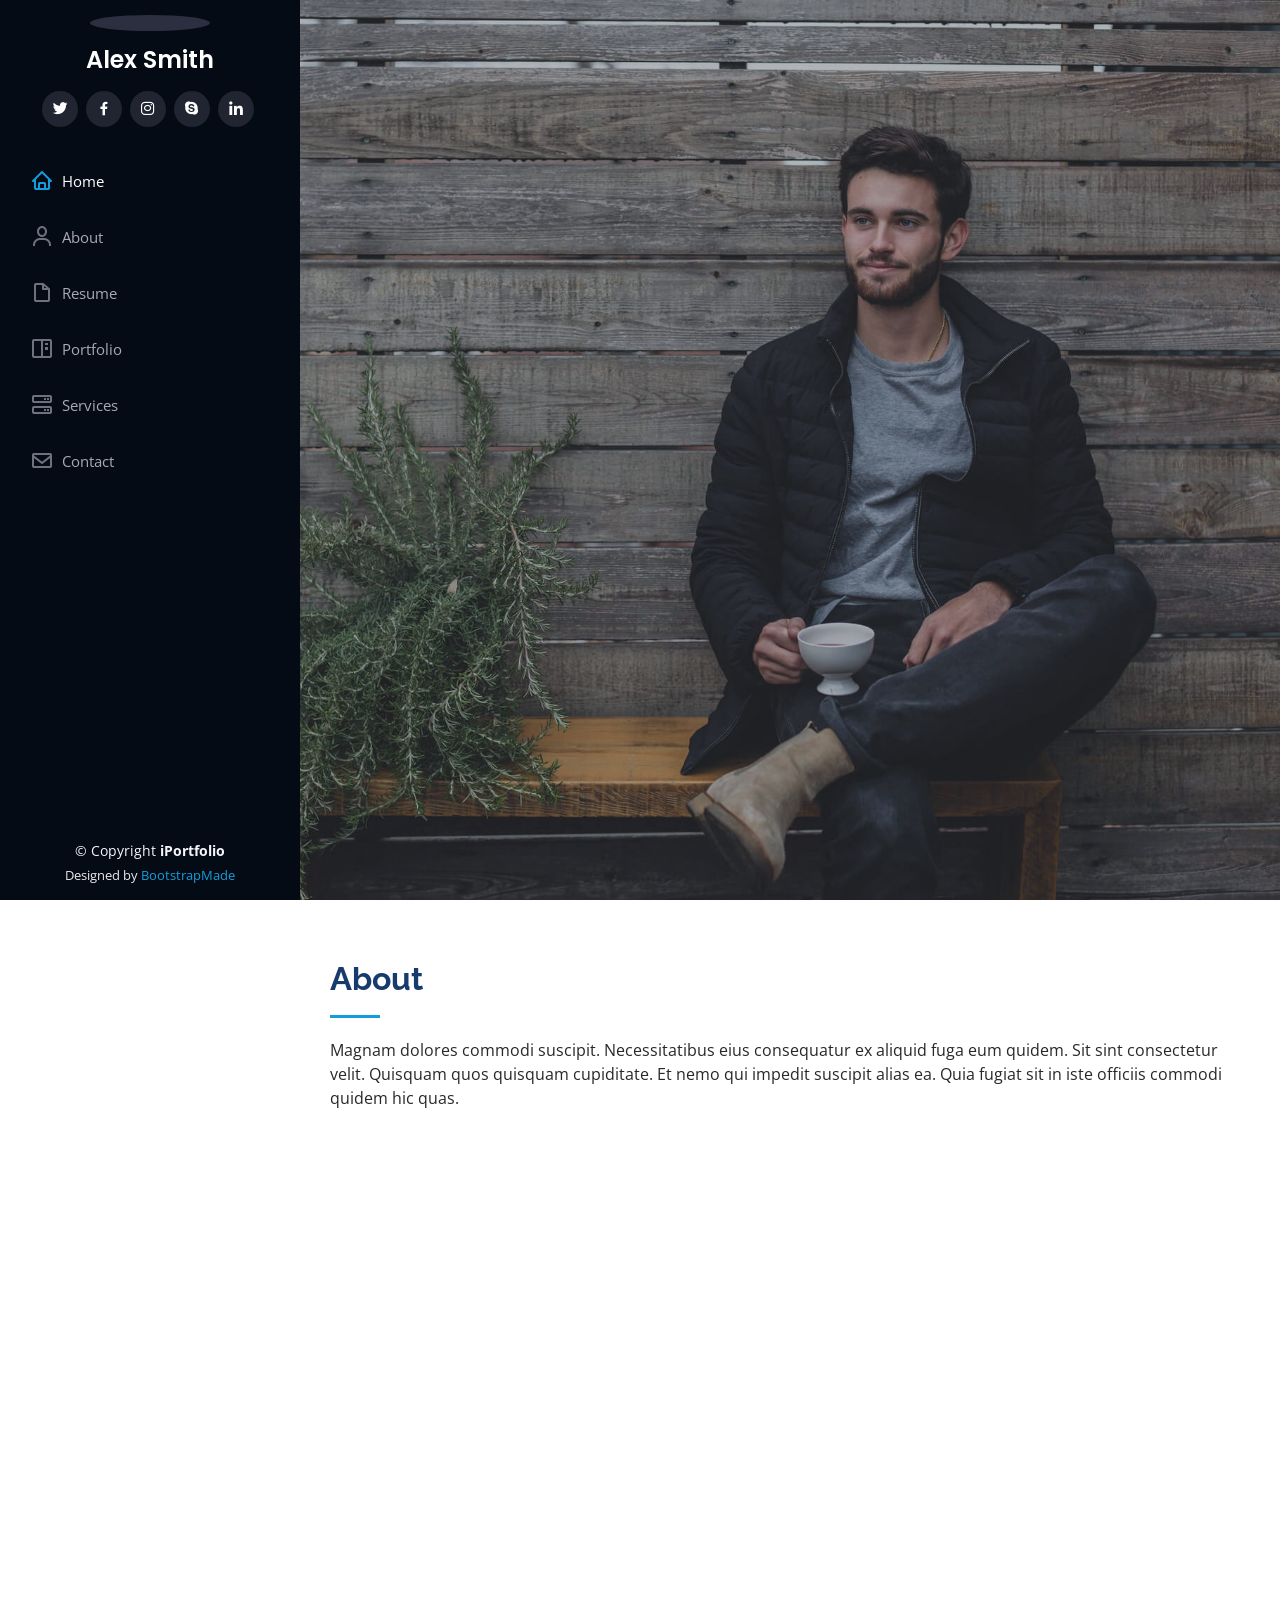
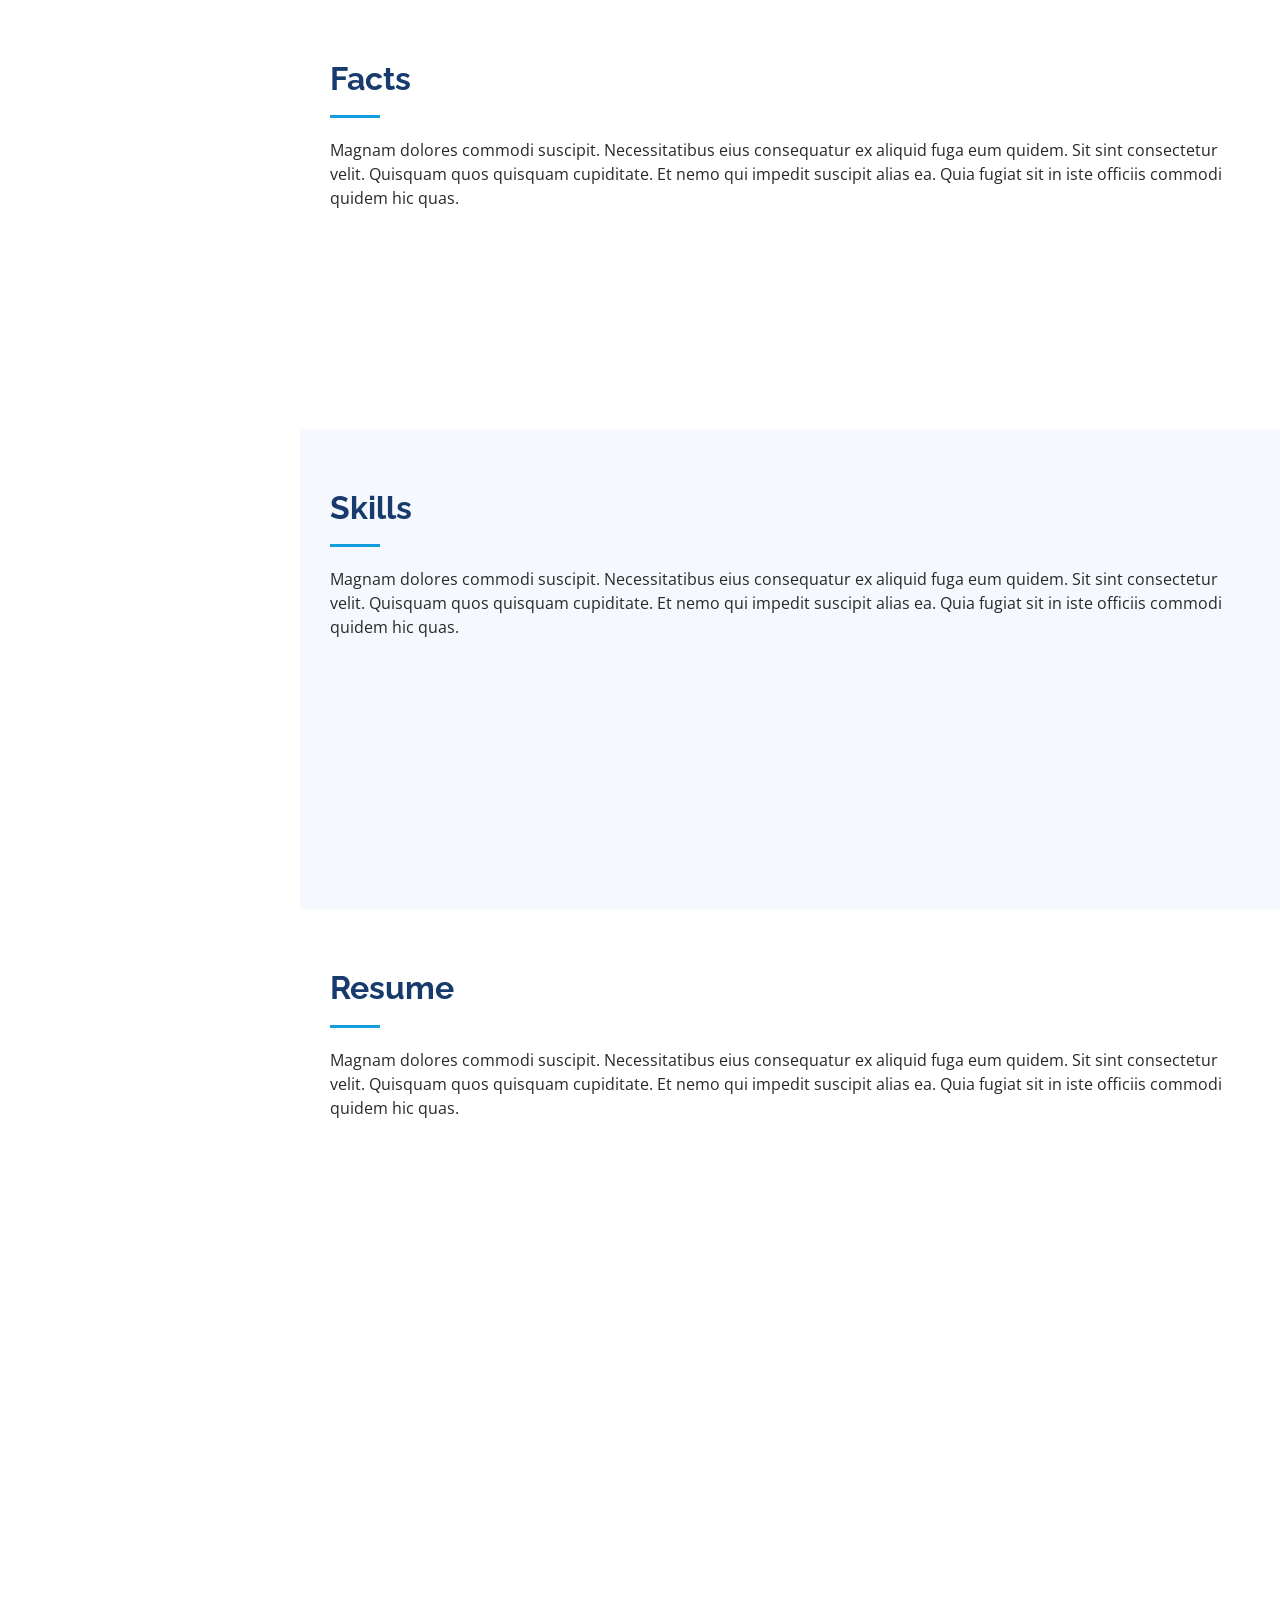
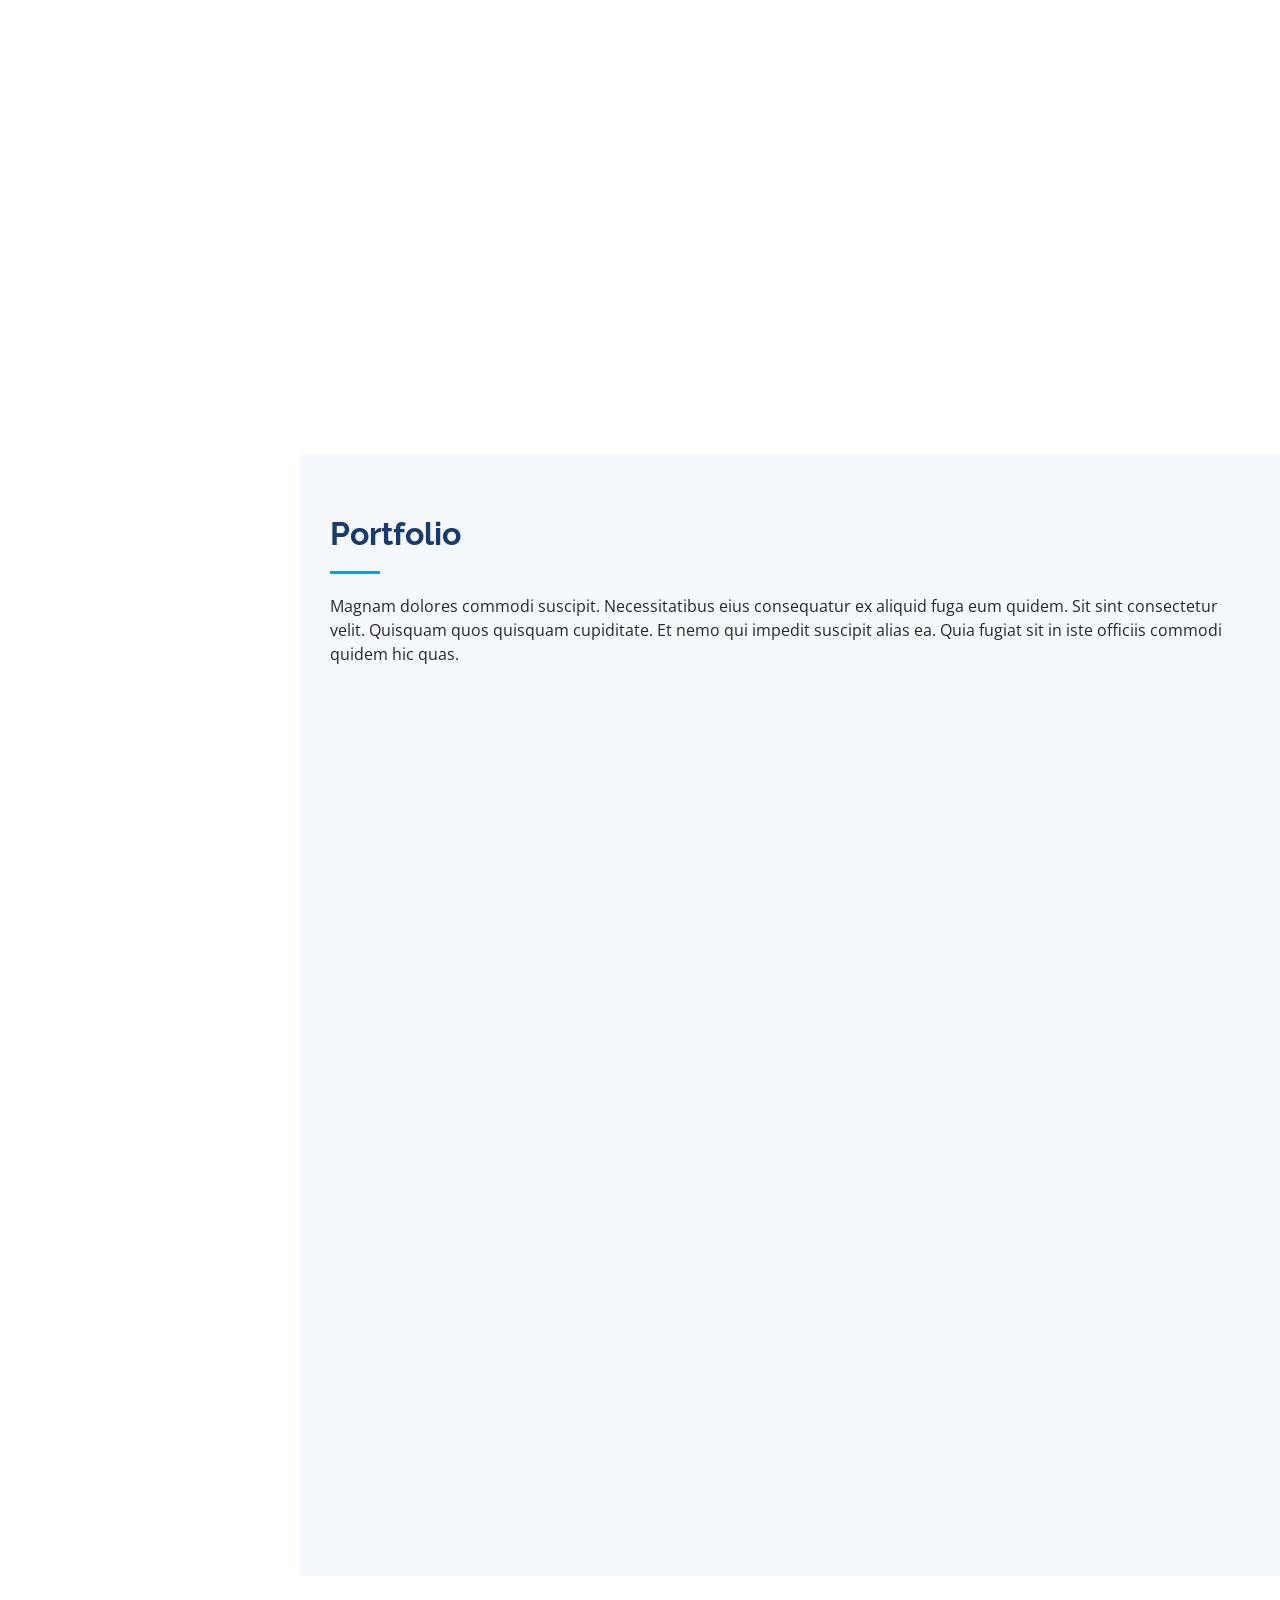
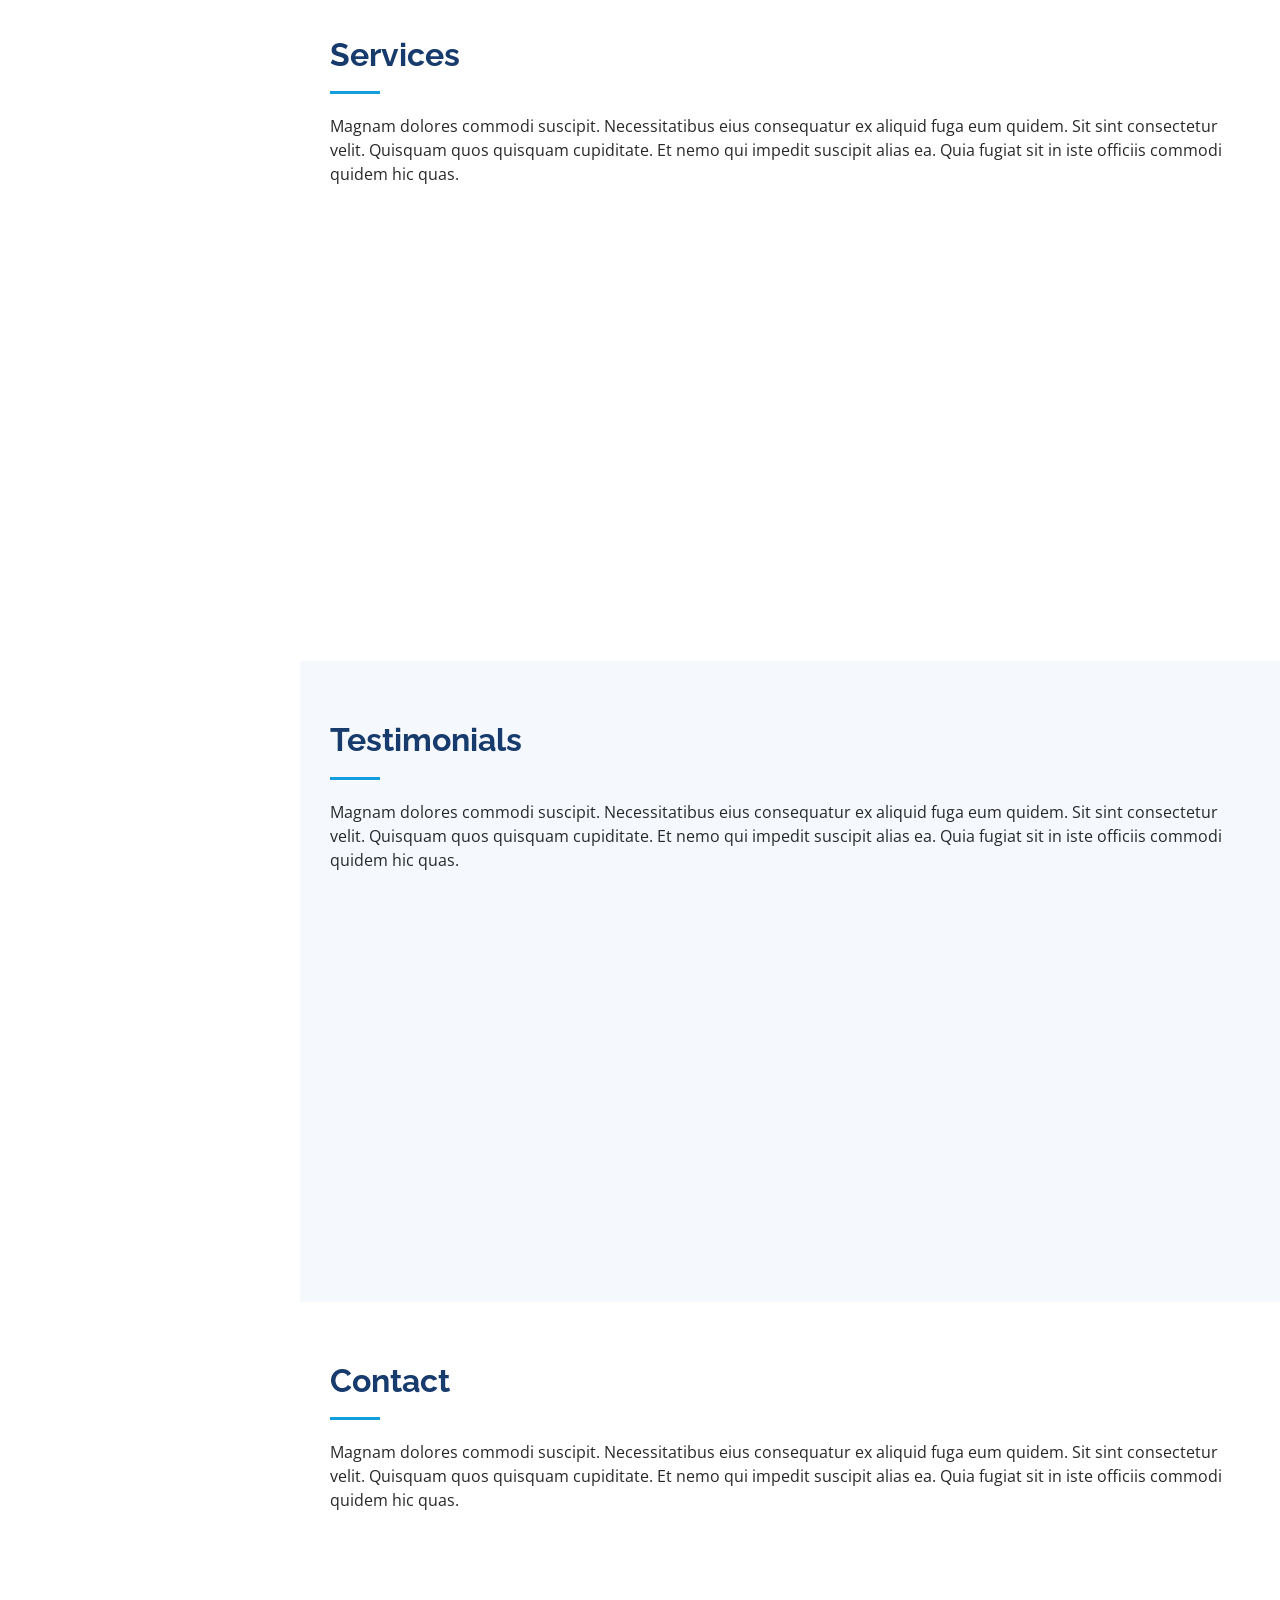
==== index.html @ 3805a98c "Update index.html" ====
<!DOCTYPE html>
<html lang="en">

<head>
  <meta charset="utf-8">
  <meta content="width=device-width, initial-scale=1.0" name="viewport">

  <title>iPortfolio Bootstrap Template - Index</title>
  <meta content="" name="description">
  <meta content="" name="keywords">

  <!-- Favicons -->
  <link href="./assets/img/favicon.png" rel="icon">
  <link href="./assets/img/apple-touch-icon.png" rel="apple-touch-icon">

  <!-- Google Fonts -->
  <link href="https://fonts.googleapis.com/css?family=Open+Sans:300,300i,400,400i,600,600i,700,700i|Raleway:300,300i,400,400i,500,500i,600,600i,700,700i|Poppins:300,300i,400,400i,500,500i,600,600i,700,700i" rel="stylesheet">

  <!-- Vendor CSS Files -->
  <link href="./assets/vendor/aos/aos.css" rel="stylesheet">
  <link href="./assets/vendor/bootstrap/css/bootstrap.min.css" rel="stylesheet">
  <link href="./assets/vendor/bootstrap-icons/bootstrap-icons.css" rel="stylesheet">
  <link href="./assets/vendor/boxicons/css/boxicons.min.css" rel="stylesheet">
  <link href="./assets/vendor/glightbox/css/glightbox.min.css" rel="stylesheet">
  <link href="./assets/vendor/swiper/swiper-bundle.min.css" rel="stylesheet">

  <!-- Template Main CSS File -->
  <link href="./assets/css/style.css" rel="stylesheet">

  <!-- =======================================================
  * Template Name: iPortfolio
  * Updated: May 30 2023 with Bootstrap v5.3.0
  * Template URL: https://bootstrapmade.com/iportfolio-bootstrap-portfolio-websites-template/
  * Author: BootstrapMade.com
  * License: https://bootstrapmade.com/license/
  ======================================================== -->
</head>

<body>

  <!-- ======= Mobile nav toggle button ======= -->
  <i class="bi bi-list mobile-nav-toggle d-xl-none"></i>

  <!-- ======= Header ======= -->
  <header id="header">
    <div class="d-flex flex-column">

      <div class="profile">
        <img src="./assets/img/profile-img.jpg" alt="" class="img-fluid rounded-circle">
        <h1 class="text-light"><a href="index.html">Alex Smith</a></h1>
        <div class="social-links mt-3 text-center">
          <a href="#" class="twitter"><i class="bx bxl-twitter"></i></a>
          <a href="#" class="facebook"><i class="bx bxl-facebook"></i></a>
          <a href="#" class="instagram"><i class="bx bxl-instagram"></i></a>
          <a href="#" class="google-plus"><i class="bx bxl-skype"></i></a>
          <a href="#" class="linkedin"><i class="bx bxl-linkedin"></i></a>
        </div>
      </div>

      <nav id="navbar" class="nav-menu navbar">
        <ul>
          <li><a href="#hero" class="nav-link scrollto active"><i class="bx bx-home"></i> <span>Home</span></a></li>
          <li><a href="#about" class="nav-link scrollto"><i class="bx bx-user"></i> <span>About</span></a></li>
          <li><a href="#resume" class="nav-link scrollto"><i class="bx bx-file-blank"></i> <span>Resume</span></a></li>
          <li><a href="#portfolio" class="nav-link scrollto"><i class="bx bx-book-content"></i> <span>Portfolio</span></a></li>
          <li><a href="#services" class="nav-link scrollto"><i class="bx bx-server"></i> <span>Services</span></a></li>
          <li><a href="#contact" class="nav-link scrollto"><i class="bx bx-envelope"></i> <span>Contact</span></a></li>
        </ul>
      </nav><!-- .nav-menu -->
    </div>
  </header><!-- End Header -->

  <!-- ======= Hero Section ======= -->
  <section id="hero" class="d-flex flex-column justify-content-center align-items-center">
    <div class="hero-container" data-aos="fade-in">
      <h1>Alex Smith</h1>
      <p>I'm <span class="typed" data-typed-items="Designer, Developer, Freelancer, Photographer"></span></p>
    </div>
  </section><!-- End Hero -->

  <main id="main">

    <!-- ======= About Section ======= -->
    <section id="about" class="about">
      <div class="container">

        <div class="section-title">
          <h2>About</h2>
          <p>Magnam dolores commodi suscipit. Necessitatibus eius consequatur ex aliquid fuga eum quidem. Sit sint consectetur velit. Quisquam quos quisquam cupiditate. Et nemo qui impedit suscipit alias ea. Quia fugiat sit in iste officiis commodi quidem hic quas.</p>
        </div>

        <div class="row">
          <div class="col-lg-4" data-aos="fade-right">
            <img src="./assets/img/profile-img.jpg" class="img-fluid" alt="">
          </div>
          <div class="col-lg-8 pt-4 pt-lg-0 content" data-aos="fade-left">
            <h3>UI/UX Designer &amp; Web Developer.</h3>
            <p class="fst-italic">
              Lorem ipsum dolor sit amet, consectetur adipiscing elit, sed do eiusmod tempor incididunt ut labore et dolore
              magna aliqua.
            </p>
            <div class="row">
              <div class="col-lg-6">
                <ul>
                  <li><i class="bi bi-chevron-right"></i> <strong>Birthday:</strong> <span>1 May 1995</span></li>
                  <li><i class="bi bi-chevron-right"></i> <strong>Website:</strong> <span>www.example.com</span></li>
                  <li><i class="bi bi-chevron-right"></i> <strong>Phone:</strong> <span>+123 456 7890</span></li>
                  <li><i class="bi bi-chevron-right"></i> <strong>City:</strong> <span>New York, USA</span></li>
                </ul>
              </div>
              <div class="col-lg-6">
                <ul>
                  <li><i class="bi bi-chevron-right"></i> <strong>Age:</strong> <span>30</span></li>
                  <li><i class="bi bi-chevron-right"></i> <strong>Degree:</strong> <span>Master</span></li>
                  <li><i class="bi bi-chevron-right"></i> <strong>PhEmailone:</strong> <span>email@example.com</span></li>
                  <li><i class="bi bi-chevron-right"></i> <strong>Freelance:</strong> <span>Available</span></li>
                </ul>
              </div>
            </div>
            <p>
              Officiis eligendi itaque labore et dolorum mollitia officiis optio vero. Quisquam sunt adipisci omnis et ut. Nulla accusantium dolor incidunt officia tempore. Et eius omnis.
              Cupiditate ut dicta maxime officiis quidem quia. Sed et consectetur qui quia repellendus itaque neque. Aliquid amet quidem ut quaerat cupiditate. Ab et eum qui repellendus omnis culpa magni laudantium dolores.
            </p>
          </div>
        </div>

      </div>
    </section><!-- End About Section -->

    <!-- ======= Facts Section ======= -->
    <section id="facts" class="facts">
      <div class="container">

        <div class="section-title">
          <h2>Facts</h2>
          <p>Magnam dolores commodi suscipit. Necessitatibus eius consequatur ex aliquid fuga eum quidem. Sit sint consectetur velit. Quisquam quos quisquam cupiditate. Et nemo qui impedit suscipit alias ea. Quia fugiat sit in iste officiis commodi quidem hic quas.</p>
        </div>

        <div class="row no-gutters">

          <div class="col-lg-3 col-md-6 d-md-flex align-items-md-stretch" data-aos="fade-up">
            <div class="count-box">
              <i class="bi bi-emoji-smile"></i>
              <span data-purecounter-start="0" data-purecounter-end="232" data-purecounter-duration="1" class="purecounter"></span>
              <p><strong>Happy Clients</strong> consequuntur quae</p>
            </div>
          </div>

          <div class="col-lg-3 col-md-6 d-md-flex align-items-md-stretch" data-aos="fade-up" data-aos-delay="100">
            <div class="count-box">
              <i class="bi bi-journal-richtext"></i>
              <span data-purecounter-start="0" data-purecounter-end="521" data-purecounter-duration="1" class="purecounter"></span>
              <p><strong>Projects</strong> adipisci atque cum quia aut</p>
            </div>
          </div>

          <div class="col-lg-3 col-md-6 d-md-flex align-items-md-stretch" data-aos="fade-up" data-aos-delay="200">
            <div class="count-box">
              <i class="bi bi-headset"></i>
              <span data-purecounter-start="0" data-purecounter-end="1453" data-purecounter-duration="1" class="purecounter"></span>
              <p><strong>Hours Of Support</strong> aut commodi quaerat</p>
            </div>
          </div>

          <div class="col-lg-3 col-md-6 d-md-flex align-items-md-stretch" data-aos="fade-up" data-aos-delay="300">
            <div class="count-box">
              <i class="bi bi-people"></i>
              <span data-purecounter-start="0" data-purecounter-end="32" data-purecounter-duration="1" class="purecounter"></span>
              <p><strong>Hard Workers</strong> rerum asperiores dolor</p>
            </div>
          </div>

        </div>

      </div>
    </section><!-- End Facts Section -->

    <!-- ======= Skills Section ======= -->
    <section id="skills" class="skills section-bg">
      <div class="container">

        <div class="section-title">
          <h2>Skills</h2>
          <p>Magnam dolores commodi suscipit. Necessitatibus eius consequatur ex aliquid fuga eum quidem. Sit sint consectetur velit. Quisquam quos quisquam cupiditate. Et nemo qui impedit suscipit alias ea. Quia fugiat sit in iste officiis commodi quidem hic quas.</p>
        </div>

        <div class="row skills-content">

          <div class="col-lg-6" data-aos="fade-up">

            <div class="progress">
              <span class="skill">HTML <i class="val">100%</i></span>
              <div class="progress-bar-wrap">
                <div class="progress-bar" role="progressbar" aria-valuenow="100" aria-valuemin="0" aria-valuemax="100"></div>
              </div>
            </div>

            <div class="progress">
              <span class="skill">CSS <i class="val">90%</i></span>
              <div class="progress-bar-wrap">
                <div class="progress-bar" role="progressbar" aria-valuenow="90" aria-valuemin="0" aria-valuemax="100"></div>
              </div>
            </div>

            <div class="progress">
              <span class="skill">JavaScript <i class="val">75%</i></span>
              <div class="progress-bar-wrap">
                <div class="progress-bar" role="progressbar" aria-valuenow="75" aria-valuemin="0" aria-valuemax="100"></div>
              </div>
            </div>

          </div>

          <div class="col-lg-6" data-aos="fade-up" data-aos-delay="100">

            <div class="progress">
              <span class="skill">PHP <i class="val">80%</i></span>
              <div class="progress-bar-wrap">
                <div class="progress-bar" role="progressbar" aria-valuenow="80" aria-valuemin="0" aria-valuemax="100"></div>
              </div>
            </div>

            <div class="progress">
              <span class="skill">WordPress/CMS <i class="val">90%</i></span>
              <div class="progress-bar-wrap">
                <div class="progress-bar" role="progressbar" aria-valuenow="90" aria-valuemin="0" aria-valuemax="100"></div>
              </div>
            </div>

            <div class="progress">
              <span class="skill">Photoshop <i class="val">55%</i></span>
              <div class="progress-bar-wrap">
                <div class="progress-bar" role="progressbar" aria-valuenow="55" aria-valuemin="0" aria-valuemax="100"></div>
              </div>
            </div>

          </div>

        </div>

      </div>
    </section><!-- End Skills Section -->

    <!-- ======= Resume Section ======= -->
    <section id="resume" class="resume">
      <div class="container">

        <div class="section-title">
          <h2>Resume</h2>
          <p>Magnam dolores commodi suscipit. Necessitatibus eius consequatur ex aliquid fuga eum quidem. Sit sint consectetur velit. Quisquam quos quisquam cupiditate. Et nemo qui impedit suscipit alias ea. Quia fugiat sit in iste officiis commodi quidem hic quas.</p>
        </div>

        <div class="row">
          <div class="col-lg-6" data-aos="fade-up">
            <h3 class="resume-title">Sumary</h3>
            <div class="resume-item pb-0">
              <h4>Alex Smith</h4>
              <p><em>Innovative and deadline-driven Graphic Designer with 3+ years of experience designing and developing user-centered digital/print marketing material from initial concept to final, polished deliverable.</em></p>
              <ul>
                <li>Portland par 127,Orlando, FL</li>
                <li>(123) 456-7891</li>
                <li>alice.barkley@example.com</li>
              </ul>
            </div>

            <h3 class="resume-title">Education</h3>
            <div class="resume-item">
              <h4>Master of Fine Arts &amp; Graphic Design</h4>
              <h5>2015 - 2016</h5>
              <p><em>Rochester Institute of Technology, Rochester, NY</em></p>
              <p>Qui deserunt veniam. Et sed aliquam labore tempore sed quisquam iusto autem sit. Ea vero voluptatum qui ut dignissimos deleniti nerada porti sand markend</p>
            </div>
            <div class="resume-item">
              <h4>Bachelor of Fine Arts &amp; Graphic Design</h4>
              <h5>2010 - 2014</h5>
              <p><em>Rochester Institute of Technology, Rochester, NY</em></p>
              <p>Quia nobis sequi est occaecati aut. Repudiandae et iusto quae reiciendis et quis Eius vel ratione eius unde vitae rerum voluptates asperiores voluptatem Earum molestiae consequatur neque etlon sader mart dila</p>
            </div>
          </div>
          <div class="col-lg-6" data-aos="fade-up" data-aos-delay="100">
            <h3 class="resume-title">Professional Experience</h3>
            <div class="resume-item">
              <h4>Senior graphic design specialist</h4>
              <h5>2019 - Present</h5>
              <p><em>Experion, New York, NY </em></p>
              <ul>
                <li>Lead in the design, development, and implementation of the graphic, layout, and production communication materials</li>
                <li>Delegate tasks to the 7 members of the design team and provide counsel on all aspects of the project. </li>
                <li>Supervise the assessment of all graphic materials in order to ensure quality and accuracy of the design</li>
                <li>Oversee the efficient use of production project budgets ranging from $2,000 - $25,000</li>
              </ul>
            </div>
            <div class="resume-item">
              <h4>Graphic design specialist</h4>
              <h5>2017 - 2018</h5>
              <p><em>Stepping Stone Advertising, New York, NY</em></p>
              <ul>
                <li>Developed numerous marketing programs (logos, brochures,infographics, presentations, and advertisements).</li>
                <li>Managed up to 5 projects or tasks at a given time while under pressure</li>
                <li>Recommended and consulted with clients on the most appropriate graphic design</li>
                <li>Created 4+ design presentations and proposals a month for clients and account managers</li>
              </ul>
            </div>
          </div>
        </div>

      </div>
    </section><!-- End Resume Section -->

    <!-- ======= Portfolio Section ======= -->
    <section id="portfolio" class="portfolio section-bg">
      <div class="container">

        <div class="section-title">
          <h2>Portfolio</h2>
          <p>Magnam dolores commodi suscipit. Necessitatibus eius consequatur ex aliquid fuga eum quidem. Sit sint consectetur velit. Quisquam quos quisquam cupiditate. Et nemo qui impedit suscipit alias ea. Quia fugiat sit in iste officiis commodi quidem hic quas.</p>
        </div>

        <div class="row" data-aos="fade-up">
          <div class="col-lg-12 d-flex justify-content-center">
            <ul id="portfolio-flters">
              <li data-filter="*" class="filter-active">All</li>
              <li data-filter=".filter-app">App</li>
              <li data-filter=".filter-card">Card</li>
              <li data-filter=".filter-web">Web</li>
            </ul>
          </div>
        </div>

        <div class="row portfolio-container" data-aos="fade-up" data-aos-delay="100">

          <div class="col-lg-4 col-md-6 portfolio-item filter-app">
            <div class="portfolio-wrap">
              <img src="./assets/img/portfolio/portfolio-1.jpg" class="img-fluid" alt="">
              <div class="portfolio-links">
                <a href="./assets/img/portfolio/portfolio-1.jpg" data-gallery="portfolioGallery" class="portfolio-lightbox" title="App 1"><i class="bx bx-plus"></i></a>
                <a href="portfolio-details.html" title="More Details"><i class="bx bx-link"></i></a>
              </div>
            </div>
          </div>

          <div class="col-lg-4 col-md-6 portfolio-item filter-web">
            <div class="portfolio-wrap">
              <img src="./assets/img/portfolio/portfolio-2.jpg" class="img-fluid" alt="">
              <div class="portfolio-links">
                <a href="./assets/img/portfolio/portfolio-2.jpg" data-gallery="portfolioGallery" class="portfolio-lightbox" title="Web 3"><i class="bx bx-plus"></i></a>
                <a href="portfolio-details.html" title="More Details"><i class="bx bx-link"></i></a>
              </div>
            </div>
          </div>

          <div class="col-lg-4 col-md-6 portfolio-item filter-app">
            <div class="portfolio-wrap">
              <img src="./assets/img/portfolio/portfolio-3.jpg" class="img-fluid" alt="">
              <div class="portfolio-links">
                <a href="./assets/img/portfolio/portfolio-3.jpg" data-gallery="portfolioGallery" class="portfolio-lightbox" title="App 2"><i class="bx bx-plus"></i></a>
                <a href="portfolio-details.html" title="More Details"><i class="bx bx-link"></i></a>
              </div>
            </div>
          </div>

          <div class="col-lg-4 col-md-6 portfolio-item filter-card">
            <div class="portfolio-wrap">
              <img src="./assets/img/portfolio/portfolio-4.jpg" class="img-fluid" alt="">
              <div class="portfolio-links">
                <a href="./assets/img/portfolio/portfolio-4.jpg" data-gallery="portfolioGallery" class="portfolio-lightbox" title="Card 2"><i class="bx bx-plus"></i></a>
                <a href="portfolio-details.html" title="More Details"><i class="bx bx-link"></i></a>
              </div>
            </div>
          </div>

          <div class="col-lg-4 col-md-6 portfolio-item filter-web">
            <div class="portfolio-wrap">
              <img src="./assets/img/portfolio/portfolio-5.jpg" class="img-fluid" alt="">
              <div class="portfolio-links">
                <a href="./assets/img/portfolio/portfolio-5.jpg" data-gallery="portfolioGallery" class="portfolio-lightbox" title="Web 2"><i class="bx bx-plus"></i></a>
                <a href="portfolio-details.html" title="More Details"><i class="bx bx-link"></i></a>
              </div>
            </div>
          </div>

          <div class="col-lg-4 col-md-6 portfolio-item filter-app">
            <div class="portfolio-wrap">
              <img src="./assets/img/portfolio/portfolio-6.jpg" class="img-fluid" alt="">
              <div class="portfolio-links">
                <a href="./assets/img/portfolio/portfolio-6.jpg" data-gallery="portfolioGallery" class="portfolio-lightbox" title="App 3"><i class="bx bx-plus"></i></a>
                <a href="portfolio-details.html" title="More Details"><i class="bx bx-link"></i></a>
              </div>
            </div>
          </div>

          <div class="col-lg-4 col-md-6 portfolio-item filter-card">
            <div class="portfolio-wrap">
              <img src="./assets/img/portfolio/portfolio-7.jpg" class="img-fluid" alt="">
              <div class="portfolio-links">
                <a href="./assets/img/portfolio/portfolio-7.jpg" data-gallery="portfolioGallery" class="portfolio-lightbox" title="Card 1"><i class="bx bx-plus"></i></a>
                <a href="portfolio-details.html" title="More Details"><i class="bx bx-link"></i></a>
              </div>
            </div>
          </div>

          <div class="col-lg-4 col-md-6 portfolio-item filter-card">
            <div class="portfolio-wrap">
              <img src="./assets/img/portfolio/portfolio-8.jpg" class="img-fluid" alt="">
              <div class="portfolio-links">
                <a href="./assets/img/portfolio/portfolio-8.jpg" data-gallery="portfolioGallery" class="portfolio-lightbox" title="Card 3"><i class="bx bx-plus"></i></a>
                <a href="portfolio-details.html" title="More Details"><i class="bx bx-link"></i></a>
              </div>
            </div>
          </div>

          <div class="col-lg-4 col-md-6 portfolio-item filter-web">
            <div class="portfolio-wrap">
              <img src="./assets/img/portfolio/portfolio-9.jpg" class="img-fluid" alt="">
              <div class="portfolio-links">
                <a href="./assets/img/portfolio/portfolio-9.jpg" data-gallery="portfolioGallery" class="portfolio-lightbox" title="Web 3"><i class="bx bx-plus"></i></a>
                <a href="portfolio-details.html" title="More Details"><i class="bx bx-link"></i></a>
              </div>
            </div>
          </div>

        </div>

      </div>
    </section><!-- End Portfolio Section -->

    <!-- ======= Services Section ======= -->
    <section id="services" class="services">
      <div class="container">

        <div class="section-title">
          <h2>Services</h2>
          <p>Magnam dolores commodi suscipit. Necessitatibus eius consequatur ex aliquid fuga eum quidem. Sit sint consectetur velit. Quisquam quos quisquam cupiditate. Et nemo qui impedit suscipit alias ea. Quia fugiat sit in iste officiis commodi quidem hic quas.</p>
        </div>

        <div class="row">
          <div class="col-lg-4 col-md-6 icon-box" data-aos="fade-up">
            <div class="icon"><i class="bi bi-briefcase"></i></div>
            <h4 class="title"><a href="">Lorem Ipsum</a></h4>
            <p class="description">Voluptatum deleniti atque corrupti quos dolores et quas molestias excepturi sint occaecati cupiditate non provident</p>
          </div>
          <div class="col-lg-4 col-md-6 icon-box" data-aos="fade-up" data-aos-delay="100">
            <div class="icon"><i class="bi bi-card-checklist"></i></div>
            <h4 class="title"><a href="">Dolor Sitema</a></h4>
            <p class="description">Minim veniam, quis nostrud exercitation ullamco laboris nisi ut aliquip ex ea commodo consequat tarad limino ata</p>
          </div>
          <div class="col-lg-4 col-md-6 icon-box" data-aos="fade-up" data-aos-delay="200">
            <div class="icon"><i class="bi bi-bar-chart"></i></div>
            <h4 class="title"><a href="">Sed ut perspiciatis</a></h4>
            <p class="description">Duis aute irure dolor in reprehenderit in voluptate velit esse cillum dolore eu fugiat nulla pariatur</p>
          </div>
          <div class="col-lg-4 col-md-6 icon-box" data-aos="fade-up" data-aos-delay="300">
            <div class="icon"><i class="bi bi-binoculars"></i></div>
            <h4 class="title"><a href="">Magni Dolores</a></h4>
            <p class="description">Excepteur sint occaecat cupidatat non proident, sunt in culpa qui officia deserunt mollit anim id est laborum</p>
          </div>
          <div class="col-lg-4 col-md-6 icon-box" data-aos="fade-up" data-aos-delay="400">
            <div class="icon"><i class="bi bi-brightness-high"></i></div>
            <h4 class="title"><a href="">Nemo Enim</a></h4>
            <p class="description">At vero eos et accusamus et iusto odio dignissimos ducimus qui blanditiis praesentium voluptatum deleniti atque</p>
          </div>
          <div class="col-lg-4 col-md-6 icon-box" data-aos="fade-up" data-aos-delay="500">
            <div class="icon"><i class="bi bi-calendar4-week"></i></div>
            <h4 class="title"><a href="">Eiusmod Tempor</a></h4>
            <p class="description">Et harum quidem rerum facilis est et expedita distinctio. Nam libero tempore, cum soluta nobis est eligendi</p>
          </div>
        </div>

      </div>
    </section><!-- End Services Section -->

    <!-- ======= Testimonials Section ======= -->
    <section id="testimonials" class="testimonials section-bg">
      <div class="container">

        <div class="section-title">
          <h2>Testimonials</h2>
          <p>Magnam dolores commodi suscipit. Necessitatibus eius consequatur ex aliquid fuga eum quidem. Sit sint consectetur velit. Quisquam quos quisquam cupiditate. Et nemo qui impedit suscipit alias ea. Quia fugiat sit in iste officiis commodi quidem hic quas.</p>
        </div>

        <div class="testimonials-slider swiper" data-aos="fade-up" data-aos-delay="100">
          <div class="swiper-wrapper">

            <div class="swiper-slide">
              <div class="testimonial-item" data-aos="fade-up">
                <p>
                  <i class="bx bxs-quote-alt-left quote-icon-left"></i>
                  Proin iaculis purus consequat sem cure digni ssim donec porttitora entum suscipit rhoncus. Accusantium quam, ultricies eget id, aliquam eget nibh et. Maecen aliquam, risus at semper.
                  <i class="bx bxs-quote-alt-right quote-icon-right"></i>
                </p>
                <img src="./assets/img/testimonials/testimonials-1.jpg" class="testimonial-img" alt="">
                <h3>Saul Goodman</h3>
                <h4>Ceo &amp; Founder</h4>
              </div>
            </div><!-- End testimonial item -->

            <div class="swiper-slide">
              <div class="testimonial-item" data-aos="fade-up" data-aos-delay="100">
                <p>
                  <i class="bx bxs-quote-alt-left quote-icon-left"></i>
                  Export tempor illum tamen malis malis eram quae irure esse labore quem cillum quid cillum eram malis quorum velit fore eram velit sunt aliqua noster fugiat irure amet legam anim culpa.
                  <i class="bx bxs-quote-alt-right quote-icon-right"></i>
                </p>
                <img src="./assets/img/testimonials/testimonials-2.jpg" class="testimonial-img" alt="">
                <h3>Sara Wilsson</h3>
                <h4>Designer</h4>
              </div>
            </div><!-- End testimonial item -->

            <div class="swiper-slide">
              <div class="testimonial-item" data-aos="fade-up" data-aos-delay="200">
                <p>
                  <i class="bx bxs-quote-alt-left quote-icon-left"></i>
                  Enim nisi quem export duis labore cillum quae magna enim sint quorum nulla quem veniam duis minim tempor labore quem eram duis noster aute amet eram fore quis sint minim.
                  <i class="bx bxs-quote-alt-right quote-icon-right"></i>
                </p>
                <img src="./assets/img/testimonials/testimonials-3.jpg" class="testimonial-img" alt="">
                <h3>Jena Karlis</h3>
                <h4>Store Owner</h4>
              </div>
            </div><!-- End testimonial item -->

            <div class="swiper-slide">
              <div class="testimonial-item" data-aos="fade-up" data-aos-delay="300">
                <p>
                  <i class="bx bxs-quote-alt-left quote-icon-left"></i>
                  Fugiat enim eram quae cillum dolore dolor amet nulla culpa multos export minim fugiat minim velit minim dolor enim duis veniam ipsum anim magna sunt elit fore quem dolore labore illum veniam.
                  <i class="bx bxs-quote-alt-right quote-icon-right"></i>
                </p>
                <img src="./assets/img/testimonials/testimonials-4.jpg" class="testimonial-img" alt="">
                <h3>Matt Brandon</h3>
                <h4>Freelancer</h4>
              </div>
            </div><!-- End testimonial item -->

            <div class="swiper-slide">
              <div class="testimonial-item" data-aos="fade-up" data-aos-delay="400">
                <p>
                  <i class="bx bxs-quote-alt-left quote-icon-left"></i>
                  Quis quorum aliqua sint quem legam fore sunt eram irure aliqua veniam tempor noster veniam enim culpa labore duis sunt culpa nulla illum cillum fugiat legam esse veniam culpa fore nisi cillum quid.
                  <i class="bx bxs-quote-alt-right quote-icon-right"></i>
                </p>
                <img src="./assets/img/testimonials/testimonials-5.jpg" class="testimonial-img" alt="">
                <h3>John Larson</h3>
                <h4>Entrepreneur</h4>
              </div>
            </div><!-- End testimonial item -->

          </div>
          <div class="swiper-pagination"></div>
        </div>

      </div>
    </section><!-- End Testimonials Section -->

    <!-- ======= Contact Section ======= -->
    <section id="contact" class="contact">
      <div class="container">

        <div class="section-title">
          <h2>Contact</h2>
          <p>Magnam dolores commodi suscipit. Necessitatibus eius consequatur ex aliquid fuga eum quidem. Sit sint consectetur velit. Quisquam quos quisquam cupiditate. Et nemo qui impedit suscipit alias ea. Quia fugiat sit in iste officiis commodi quidem hic quas.</p>
        </div>

        <div class="row" data-aos="fade-in">

          <div class="col-lg-5 d-flex align-items-stretch">
            <div class="info">
              <div class="address">
                <i class="bi bi-geo-alt"></i>
                <h4>Location:</h4>
                <p>A108 Adam Street, New York, NY 535022</p>
              </div>

              <div class="email">
                <i class="bi bi-envelope"></i>
                <h4>Email:</h4>
                <p>info@example.com</p>
              </div>

              <div class="phone">
                <i class="bi bi-phone"></i>
                <h4>Call:</h4>
                <p>+1 5589 55488 55s</p>
              </div>

              <iframe src="https://www.google.com/maps/embed?pb=!1m14!1m8!1m3!1d12097.433213460943!2d-74.0062269!3d40.7101282!3m2!1i1024!2i768!4f13.1!3m3!1m2!1s0x0%3A0xb89d1fe6bc499443!2sDowntown+Conference+Center!5e0!3m2!1smk!2sbg!4v1539943755621" frameborder="0" style="border:0; width: 100%; height: 290px;" allowfullscreen></iframe>
            </div>

          </div>

          <div class="col-lg-7 mt-5 mt-lg-0 d-flex align-items-stretch">
            <form action="./forms/contact.php" method="post" role="form" class="php-email-form">
              <div class="row">
                <div class="form-group col-md-6">
                  <label for="name">Your Name</label>
                  <input type="text" name="name" class="form-control" id="name" required>
                </div>
                <div class="form-group col-md-6">
                  <label for="name">Your Email</label>
                  <input type="email" class="form-control" name="email" id="email" required>
                </div>
              </div>
              <div class="form-group">
                <label for="name">Subject</label>
                <input type="text" class="form-control" name="subject" id="subject" required>
              </div>
              <div class="form-group">
                <label for="name">Message</label>
                <textarea class="form-control" name="message" rows="10" required></textarea>
              </div>
              <div class="my-3">
                <div class="loading">Loading</div>
                <div class="error-message"></div>
                <div class="sent-message">Your message has been sent. Thank you!</div>
              </div>
              <div class="text-center"><button type="submit">Send Message</button></div>
            </form>
          </div>

        </div>

      </div>
    </section><!-- End Contact Section -->

  </main><!-- End #main -->

  <!-- ======= Footer ======= -->
  <footer id="footer">
    <div class="container">
      <div class="copyright">
        &copy; Copyright <strong><span>iPortfolio</span></strong>
      </div>
      <div class="credits">
        <!-- All the links in the footer should remain intact. -->
        <!-- You can delete the links only if you purchased the pro version. -->
        <!-- Licensing information: https://bootstrapmade.com/license/ -->
        <!-- Purchase the pro version with working PHP/AJAX contact form: https://bootstrapmade.com/iportfolio-bootstrap-portfolio-websites-template/ -->
        Designed by <a href="https://bootstrapmade.com/">BootstrapMade</a>
      </div>
    </div>
  </footer><!-- End  Footer -->

  <a href="#" class="back-to-top d-flex align-items-center justify-content-center"><i class="bi bi-arrow-up-short"></i></a>

  <!-- Vendor JS Files -->
  <script src="./assets/vendor/purecounter/purecounter_vanilla.js"></script>
  <script src="./assets/vendor/aos/aos.js"></script>
  <script src="./assets/vendor/bootstrap/js/bootstrap.bundle.min.js"></script>
  <script src="./assets/vendor/glightbox/js/glightbox.min.js"></script>
  <script src="./assets/vendor/isotope-layout/isotope.pkgd.min.js"></script>
  <script src="./assets/vendor/swiper/swiper-bundle.min.js"></script>
  <script src="./assets/vendor/typed.js/typed.umd.js"></script>
  <script src="./assets/vendor/waypoints/noframework.waypoints.js"></script>
  <script src="./assets/vendor/php-email-form/validate.js"></script>

  <!-- Template Main JS File -->
  <script src="./assets/js/main.js"></script>

</body>

</html>
---- assets/css/style.css ----
/**
* Template Name: iPortfolio
* Updated: May 30 2023 with Bootstrap v5.3.0
* Template URL: https://bootstrapmade.com/iportfolio-bootstrap-portfolio-websites-template/
* Author: BootstrapMade.com
* License: https://bootstrapmade.com/license/
*/

/*--------------------------------------------------------------
# General
--------------------------------------------------------------*/
body {
  font-family: "Open Sans", sans-serif;
  color: #272829;
}

a {
  color: #149ddd;
  text-decoration: none;
}

a:hover {
  color: #37b3ed;
  text-decoration: none;
}

h1,
h2,
h3,
h4,
h5,
h6 {
  font-family: "Raleway", sans-serif;
}

/*--------------------------------------------------------------
# Back to top button
--------------------------------------------------------------*/
.back-to-top {
  position: fixed;
  visibility: hidden;
  opacity: 0;
  right: 15px;
  bottom: 15px;
  z-index: 996;
  background: #149ddd;
  width: 40px;
  height: 40px;
  border-radius: 50px;
  transition: all 0.4s;
}

.back-to-top i {
  font-size: 28px;
  color: #fff;
  line-height: 0;
}

.back-to-top:hover {
  background: #2eafec;
  color: #fff;
}

.back-to-top.active {
  visibility: visible;
  opacity: 1;
}

/*--------------------------------------------------------------
# Header
--------------------------------------------------------------*/
#header {
  position: fixed;
  top: 0;
  left: 0;
  bottom: 0;
  width: 300px;
  transition: all ease-in-out 0.5s;
  z-index: 9997;
  transition: all 0.5s;
  padding: 0 15px;
  background: #040b14;
  overflow-y: auto;
}

#header .profile img {
  margin: 15px auto;
  display: block;
  width: 120px;
  border: 8px solid #2c2f3f;
}

#header .profile h1 {
  font-size: 24px;
  margin: 0;
  padding: 0;
  font-weight: 600;
  -moz-text-align-last: center;
  text-align-last: center;
  font-family: "Poppins", sans-serif;
}

#header .profile h1 a,
#header .profile h1 a:hover {
  color: #fff;
  text-decoration: none;
}

#header .profile .social-links a {
  font-size: 18px;
  display: inline-block;
  background: #212431;
  color: #fff;
  line-height: 1;
  padding: 8px 0;
  margin-right: 4px;
  border-radius: 50%;
  text-align: center;
  width: 36px;
  height: 36px;
  transition: 0.3s;
}

#header .profile .social-links a:hover {
  background: #149ddd;
  color: #fff;
  text-decoration: none;
}

#main {
  margin-left: 300px;
}

.container,
.container-fluid {
  padding-left: 30px;
  padding-right: 30px;
}

@media (max-width: 1199px) {
  #header {
    left: -300px;
  }

  #main {
    margin-left: 0;
  }

  .container,
  .container-fluid {
    padding-left: 12px;
    padding-right: 12px;
  }
}

/*--------------------------------------------------------------
# Navigation Menu
--------------------------------------------------------------*/
/* Desktop Navigation */
.nav-menu {
  padding: 30px 0 0 0;
}

.nav-menu * {
  margin: 0;
  padding: 0;
  list-style: none;
}

.nav-menu>ul>li {
  position: relative;
  white-space: nowrap;
}

.nav-menu a,
.nav-menu a:focus {
  display: flex;
  align-items: center;
  color: #a8a9b4;
  padding: 12px 15px;
  margin-bottom: 8px;
  transition: 0.3s;
  font-size: 15px;
}

.nav-menu a i,
.nav-menu a:focus i {
  font-size: 24px;
  padding-right: 8px;
  color: #6f7180;
}

.nav-menu a:hover,
.nav-menu .active,
.nav-menu .active:focus,
.nav-menu li:hover>a {
  text-decoration: none;
  color: #fff;
}

.nav-menu a:hover i,
.nav-menu .active i,
.nav-menu .active:focus i,
.nav-menu li:hover>a i {
  color: #149ddd;
}

/* Mobile Navigation */
.mobile-nav-toggle {
  position: fixed;
  right: 15px;
  top: 15px;
  z-index: 9998;
  border: 0;
  font-size: 24px;
  transition: all 0.4s;
  outline: none !important;
  background-color: #149ddd;
  color: #fff;
  width: 40px;
  height: 40px;
  display: inline-flex;
  align-items: center;
  justify-content: center;
  line-height: 0;
  border-radius: 50px;
  cursor: pointer;
}

.mobile-nav-active {
  overflow: hidden;
}

.mobile-nav-active #header {
  left: 0;
}

/*--------------------------------------------------------------
# Hero Section
--------------------------------------------------------------*/
#hero {
  width: 100%;
  height: 100vh;
  background: url("../img/hero-bg.jpg") top center;
  background-size: cover;
}

#hero:before {
  content: "";
  background: rgba(5, 13, 24, 0.3);
  position: absolute;
  bottom: 0;
  top: 0;
  left: 0;
  right: 0;
  z-index: 1;
}

#hero .hero-container {
  position: relative;
  z-index: 2;
  min-width: 300px;
}

#hero h1 {
  margin: 0 0 10px 0;
  font-size: 64px;
  font-weight: 700;
  line-height: 56px;
  color: #fff;
}

#hero p {
  color: #fff;
  margin-bottom: 50px;
  font-size: 26px;
  font-family: "Poppins", sans-serif;
}

#hero p span {
  color: #fff;
  padding-bottom: 4px;
  letter-spacing: 1px;
  border-bottom: 3px solid #149ddd;
}

@media (min-width: 1024px) {
  #hero {
    background-attachment: fixed;
  }
}

@media (max-width: 768px) {
  #hero h1 {
    font-size: 28px;
    line-height: 36px;
  }

  #hero h2 {
    font-size: 18px;
    line-height: 24px;
    margin-bottom: 30px;
  }
}

/*--------------------------------------------------------------
# Sections General
--------------------------------------------------------------*/
section {
  padding: 60px 0;
  overflow: hidden;
}

.section-bg {
  background: #f5f8fd;
}

.section-title {
  padding-bottom: 30px;
}

.section-title h2 {
  font-size: 32px;
  font-weight: bold;
  margin-bottom: 20px;
  padding-bottom: 20px;
  position: relative;
  color: #173b6c;
}

.section-title h2::after {
  content: "";
  position: absolute;
  display: block;
  width: 50px;
  height: 3px;
  background: #149ddd;
  bottom: 0;
  left: 0;
}

.section-title p {
  margin-bottom: 0;
}

/*--------------------------------------------------------------
# About
--------------------------------------------------------------*/
.about .content h3 {
  font-weight: 700;
  font-size: 26px;
  color: #173b6c;
}

.about .content ul {
  list-style: none;
  padding: 0;
}

.about .content ul li {
  margin-bottom: 20px;
  display: flex;
  align-items: center;
}

.about .content ul strong {
  margin-right: 10px;
}

.about .content ul i {
  font-size: 16px;
  margin-right: 5px;
  color: #149ddd;
  line-height: 0;
}

.about .content p:last-child {
  margin-bottom: 0;
}

/*--------------------------------------------------------------
# Facts
--------------------------------------------------------------*/
.facts {
  padding-bottom: 30px;
}

.facts .count-box {
  padding: 30px;
  width: 100%;
}

.facts .count-box i {
  display: block;
  font-size: 44px;
  color: #149ddd;
  float: left;
  line-height: 0;
}

.facts .count-box span {
  font-size: 48px;
  line-height: 40px;
  display: block;
  font-weight: 700;
  color: #050d18;
  margin-left: 60px;
}

.facts .count-box p {
  padding: 15px 0 0 0;
  margin: 0 0 0 60px;
  font-family: "Raleway", sans-serif;
  font-size: 14px;
  color: #122f57;
}

.facts .count-box a {
  font-weight: 600;
  display: block;
  margin-top: 20px;
  color: #122f57;
  font-size: 15px;
  font-family: "Poppins", sans-serif;
  transition: ease-in-out 0.3s;
}

.facts .count-box a:hover {
  color: #1f5297;
}

/*--------------------------------------------------------------
# Akills
--------------------------------------------------------------*/
.skills .progress {
  height: 60px;
  display: block;
  background: none;
  border-radius: 0;
}

.skills .progress .skill {
  padding: 0;
  margin: 0 0 6px 0;
  text-transform: uppercase;
  display: block;
  font-weight: 600;
  font-family: "Poppins", sans-serif;
  color: #050d18;
}

.skills .progress .skill .val {
  float: right;
  font-style: normal;
}

.skills .progress-bar-wrap {
  background: #dce8f8;
  height: 10px;
}

.skills .progress-bar {
  width: 1px;
  height: 10px;
  transition: 0.9s;
  background-color: #149ddd;
}

/*--------------------------------------------------------------
# Resume
--------------------------------------------------------------*/
.resume .resume-title {
  font-size: 26px;
  font-weight: 700;
  margin-top: 20px;
  margin-bottom: 20px;
  color: #050d18;
}

.resume .resume-item {
  padding: 0 0 20px 20px;
  margin-top: -2px;
  border-left: 2px solid #1f5297;
  position: relative;
}

.resume .resume-item h4 {
  line-height: 18px;
  font-size: 18px;
  font-weight: 600;
  text-transform: uppercase;
  font-family: "Poppins", sans-serif;
  color: #050d18;
  margin-bottom: 10px;
}

.resume .resume-item h5 {
  font-size: 16px;
  background: #e4edf9;
  padding: 5px 15px;
  display: inline-block;
  font-weight: 600;
  margin-bottom: 10px;
}

.resume .resume-item ul {
  padding-left: 20px;
}

.resume .resume-item ul li {
  padding-bottom: 10px;
}

.resume .resume-item:last-child {
  padding-bottom: 0;
}

.resume .resume-item::before {
  content: "";
  position: absolute;
  width: 16px;
  height: 16px;
  border-radius: 50px;
  left: -9px;
  top: 0;
  background: #fff;
  border: 2px solid #1f5297;
}

/*--------------------------------------------------------------
# Portfolio
--------------------------------------------------------------*/
.portfolio .portfolio-item {
  margin-bottom: 30px;
}

.portfolio #portfolio-flters {
  padding: 0;
  margin: 0 auto 35px auto;
  list-style: none;
  text-align: center;
  background: #fff;
  border-radius: 50px;
  padding: 2px 15px;
}

.portfolio #portfolio-flters li {
  cursor: pointer;
  display: inline-block;
  padding: 10px 15px 8px 15px;
  font-size: 14px;
  font-weight: 600;
  line-height: 1;
  text-transform: uppercase;
  color: #272829;
  margin-bottom: 5px;
  transition: all 0.3s ease-in-out;
}

.portfolio #portfolio-flters li:hover,
.portfolio #portfolio-flters li.filter-active {
  color: #149ddd;
}

.portfolio #portfolio-flters li:last-child {
  margin-right: 0;
}

.portfolio .portfolio-wrap {
  transition: 0.3s;
  position: relative;
  overflow: hidden;
  z-index: 1;
}

.portfolio .portfolio-wrap::before {
  content: "";
  background: rgba(255, 255, 255, 0.5);
  position: absolute;
  left: 0;
  right: 0;
  top: 0;
  bottom: 0;
  transition: all ease-in-out 0.3s;
  z-index: 2;
  opacity: 0;
}

.portfolio .portfolio-wrap .portfolio-links {
  opacity: 1;
  left: 0;
  right: 0;
  bottom: -60px;
  z-index: 3;
  position: absolute;
  transition: all ease-in-out 0.3s;
  display: flex;
  justify-content: center;
}

.portfolio .portfolio-wrap .portfolio-links a {
  color: #fff;
  font-size: 28px;
  text-align: center;
  background: rgba(20, 157, 221, 0.75);
  transition: 0.3s;
  width: 50%;
}

.portfolio .portfolio-wrap .portfolio-links a:hover {
  background: rgba(20, 157, 221, 0.95);
}

.portfolio .portfolio-wrap .portfolio-links a+a {
  border-left: 1px solid #37b3ed;
}

.portfolio .portfolio-wrap:hover::before {
  top: 0;
  left: 0;
  right: 0;
  bottom: 0;
  opacity: 1;
}

.portfolio .portfolio-wrap:hover .portfolio-links {
  opacity: 1;
  bottom: 0;
}

/*--------------------------------------------------------------
# Portfolio Details
--------------------------------------------------------------*/
.portfolio-details {
  padding-top: 40px;
}

.portfolio-details .portfolio-details-slider img {
  width: 100%;
}

.portfolio-details .portfolio-details-slider .swiper-pagination {
  margin-top: 20px;
  position: relative;
}

.portfolio-details .portfolio-details-slider .swiper-pagination .swiper-pagination-bullet {
  width: 12px;
  height: 12px;
  background-color: #fff;
  opacity: 1;
  border: 1px solid #149ddd;
}

.portfolio-details .portfolio-details-slider .swiper-pagination .swiper-pagination-bullet-active {
  background-color: #149ddd;
}

.portfolio-details .portfolio-info {
  padding: 30px;
  box-shadow: 0px 0 30px rgba(5, 13, 24, 0.08);
}

.portfolio-details .portfolio-info h3 {
  font-size: 22px;
  font-weight: 700;
  margin-bottom: 20px;
  padding-bottom: 20px;
  border-bottom: 1px solid #eee;
}

.portfolio-details .portfolio-info ul {
  list-style: none;
  padding: 0;
  font-size: 15px;
}

.portfolio-details .portfolio-info ul li+li {
  margin-top: 10px;
}

.portfolio-details .portfolio-description {
  padding-top: 30px;
}

.portfolio-details .portfolio-description h2 {
  font-size: 26px;
  font-weight: 700;
  margin-bottom: 20px;
}

.portfolio-details .portfolio-description p {
  padding: 0;
}

/*--------------------------------------------------------------
# Services
--------------------------------------------------------------*/
.services .icon-box {
  margin-bottom: 20px;
}

.services .icon {
  float: left;
  display: flex;
  align-items: center;
  justify-content: center;
  width: 54px;
  height: 54px;
  background: #149ddd;
  border-radius: 50%;
  transition: 0.5s;
  border: 1px solid #149ddd;
}

.services .icon i {
  color: #fff;
  font-size: 24px;
  line-height: 0;
}

.services .icon-box:hover .icon {
  background: #fff;
}

.services .icon-box:hover .icon i {
  color: #149ddd;
}

.services .title {
  margin-left: 80px;
  font-weight: 700;
  margin-bottom: 15px;
  font-size: 18px;
}

.services .title a {
  color: #343a40;
}

.services .title a:hover {
  color: #149ddd;
}

.services .description {
  margin-left: 80px;
  line-height: 24px;
  font-size: 14px;
}

/*--------------------------------------------------------------
# Testimonials
--------------------------------------------------------------*/
.testimonials .testimonials-carousel,
.testimonials .testimonials-slider {
  overflow: hidden;
}

.testimonials .testimonial-item {
  box-sizing: content-box;
  text-align: center;
  min-height: 320px;
}

.testimonials .testimonial-item .testimonial-img {
  width: 90px;
  border-radius: 50%;
  margin: 0 auto;
}

.testimonials .testimonial-item h3 {
  font-size: 18px;
  font-weight: bold;
  margin: 10px 0 5px 0;
  color: #111;
}

.testimonials .testimonial-item h4 {
  font-size: 14px;
  color: #999;
  margin: 0;
}

.testimonials .testimonial-item .quote-icon-left,
.testimonials .testimonial-item .quote-icon-right {
  color: #c3e8fa;
  font-size: 26px;
}

.testimonials .testimonial-item .quote-icon-left {
  display: inline-block;
  left: -5px;
  position: relative;
}

.testimonials .testimonial-item .quote-icon-right {
  display: inline-block;
  right: -5px;
  position: relative;
  top: 10px;
}

.testimonials .testimonial-item p {
  font-style: italic;
  margin: 0 15px 15px 15px;
  padding: 20px;
  background: #fff;
  position: relative;
  margin-bottom: 35px;
  border-radius: 6px;
  box-shadow: 0px 2px 15px rgba(0, 0, 0, 0.1);
}

.testimonials .testimonial-item p::after {
  content: "";
  width: 0;
  height: 0;
  border-top: 20px solid #fff;
  border-right: 20px solid transparent;
  border-left: 20px solid transparent;
  position: absolute;
  bottom: -20px;
  left: calc(50% - 20px);
}

.testimonials .swiper-pagination {
  margin-top: 20px;
  position: relative;
}

.testimonials .swiper-pagination .swiper-pagination-bullet {
  width: 12px;
  height: 12px;
  background-color: #fff;
  opacity: 1;
  border: 1px solid #149ddd;
}

.testimonials .swiper-pagination .swiper-pagination-bullet-active {
  background-color: #149ddd;
}

/*--------------------------------------------------------------
# Contact
--------------------------------------------------------------*/
.contact {
  padding-bottom: 130px;
}

.contact .info {
  padding: 30px;
  background: #fff;
  width: 100%;
  box-shadow: 0 0 24px 0 rgba(0, 0, 0, 0.12);
}

.contact .info i {
  font-size: 20px;
  color: #149ddd;
  float: left;
  width: 44px;
  height: 44px;
  background: #dff3fc;
  display: flex;
  justify-content: center;
  align-items: center;
  border-radius: 50px;
  transition: all 0.3s ease-in-out;
}

.contact .info h4 {
  padding: 0 0 0 60px;
  font-size: 22px;
  font-weight: 600;
  margin-bottom: 5px;
  color: #050d18;
}

.contact .info p {
  padding: 0 0 10px 60px;
  margin-bottom: 20px;
  font-size: 14px;
  color: #173b6c;
}

.contact .info .email p {
  padding-top: 5px;
}

.contact .info .social-links {
  padding-left: 60px;
}

.contact .info .social-links a {
  font-size: 18px;
  display: inline-block;
  background: #333;
  color: #fff;
  line-height: 1;
  padding: 8px 0;
  border-radius: 50%;
  text-align: center;
  width: 36px;
  height: 36px;
  transition: 0.3s;
  margin-right: 10px;
}

.contact .info .social-links a:hover {
  background: #149ddd;
  color: #fff;
}

.contact .info .email:hover i,
.contact .info .address:hover i,
.contact .info .phone:hover i {
  background: #149ddd;
  color: #fff;
}

.contact .php-email-form {
  width: 100%;
  padding: 30px;
  background: #fff;
  box-shadow: 0 0 24px 0 rgba(0, 0, 0, 0.12);
}

.contact .php-email-form .form-group {
  padding-bottom: 8px;
}

.contact .php-email-form .validate {
  display: none;
  color: red;
  margin: 0 0 15px 0;
  font-weight: 400;
  font-size: 13px;
}

.contact .php-email-form .error-message {
  display: none;
  color: #fff;
  background: #ed3c0d;
  text-align: left;
  padding: 15px;
  font-weight: 600;
}

.contact .php-email-form .error-message br+br {
  margin-top: 25px;
}

.contact .php-email-form .sent-message {
  display: none;
  color: #fff;
  background: #18d26e;
  text-align: center;
  padding: 15px;
  font-weight: 600;
}

.contact .php-email-form .loading {
  display: none;
  background: #fff;
  text-align: center;
  padding: 15px;
}

.contact .php-email-form .loading:before {
  content: "";
  display: inline-block;
  border-radius: 50%;
  width: 24px;
  height: 24px;
  margin: 0 10px -6px 0;
  border: 3px solid #18d26e;
  border-top-color: #eee;
  animation: animate-loading 1s linear infinite;
}

.contact .php-email-form .form-group {
  margin-bottom: 15px;
}

.contact .php-email-form label {
  padding-bottom: 8px;
}

.contact .php-email-form input,
.contact .php-email-form textarea {
  border-radius: 0;
  box-shadow: none;
  font-size: 14px;
}

.contact .php-email-form input {
  height: 44px;
}

.contact .php-email-form textarea {
  padding: 10px 15px;
}

.contact .php-email-form button[type=submit] {
  background: #149ddd;
  border: 0;
  padding: 10px 24px;
  color: #fff;
  transition: 0.4s;
  border-radius: 4px;
}

.contact .php-email-form button[type=submit]:hover {
  background: #37b3ed;
}

@keyframes animate-loading {
  0% {
    transform: rotate(0deg);
  }

  100% {
    transform: rotate(360deg);
  }
}

/*--------------------------------------------------------------
# Breadcrumbs
--------------------------------------------------------------*/
.breadcrumbs {
  padding: 20px 0;
  background: #f9f9f9;
}

.breadcrumbs h2 {
  font-size: 26px;
  font-weight: 300;
}

.breadcrumbs ol {
  display: flex;
  flex-wrap: wrap;
  list-style: none;
  padding: 0;
  margin: 0;
  font-size: 15px;
}

.breadcrumbs ol li+li {
  padding-left: 10px;
}

.breadcrumbs ol li+li::before {
  display: inline-block;
  padding-right: 10px;
  color: #0e2442;
  content: "/";
}

@media (max-width: 768px) {
  .breadcrumbs .d-flex {
    display: block !important;
  }

  .breadcrumbs ol {
    display: block;
  }

  .breadcrumbs ol li {
    display: inline-block;
  }
}

/*--------------------------------------------------------------
# Footer
--------------------------------------------------------------*/
#footer {
  padding: 15px;
  color: #f4f6fd;
  font-size: 14px;
  position: fixed;
  left: 0;
  bottom: 0;
  width: 300px;
  z-index: 9999;
  background: #040b14;
}

#footer .copyright {
  text-align: center;
}

#footer .credits {
  padding-top: 5px;
  text-align: center;
  font-size: 13px;
  color: #eaebf0;
}

@media (max-width: 1199px) {
  #footer {
    position: static;
    width: auto;
    padding-right: 20px 15px;
  }
}
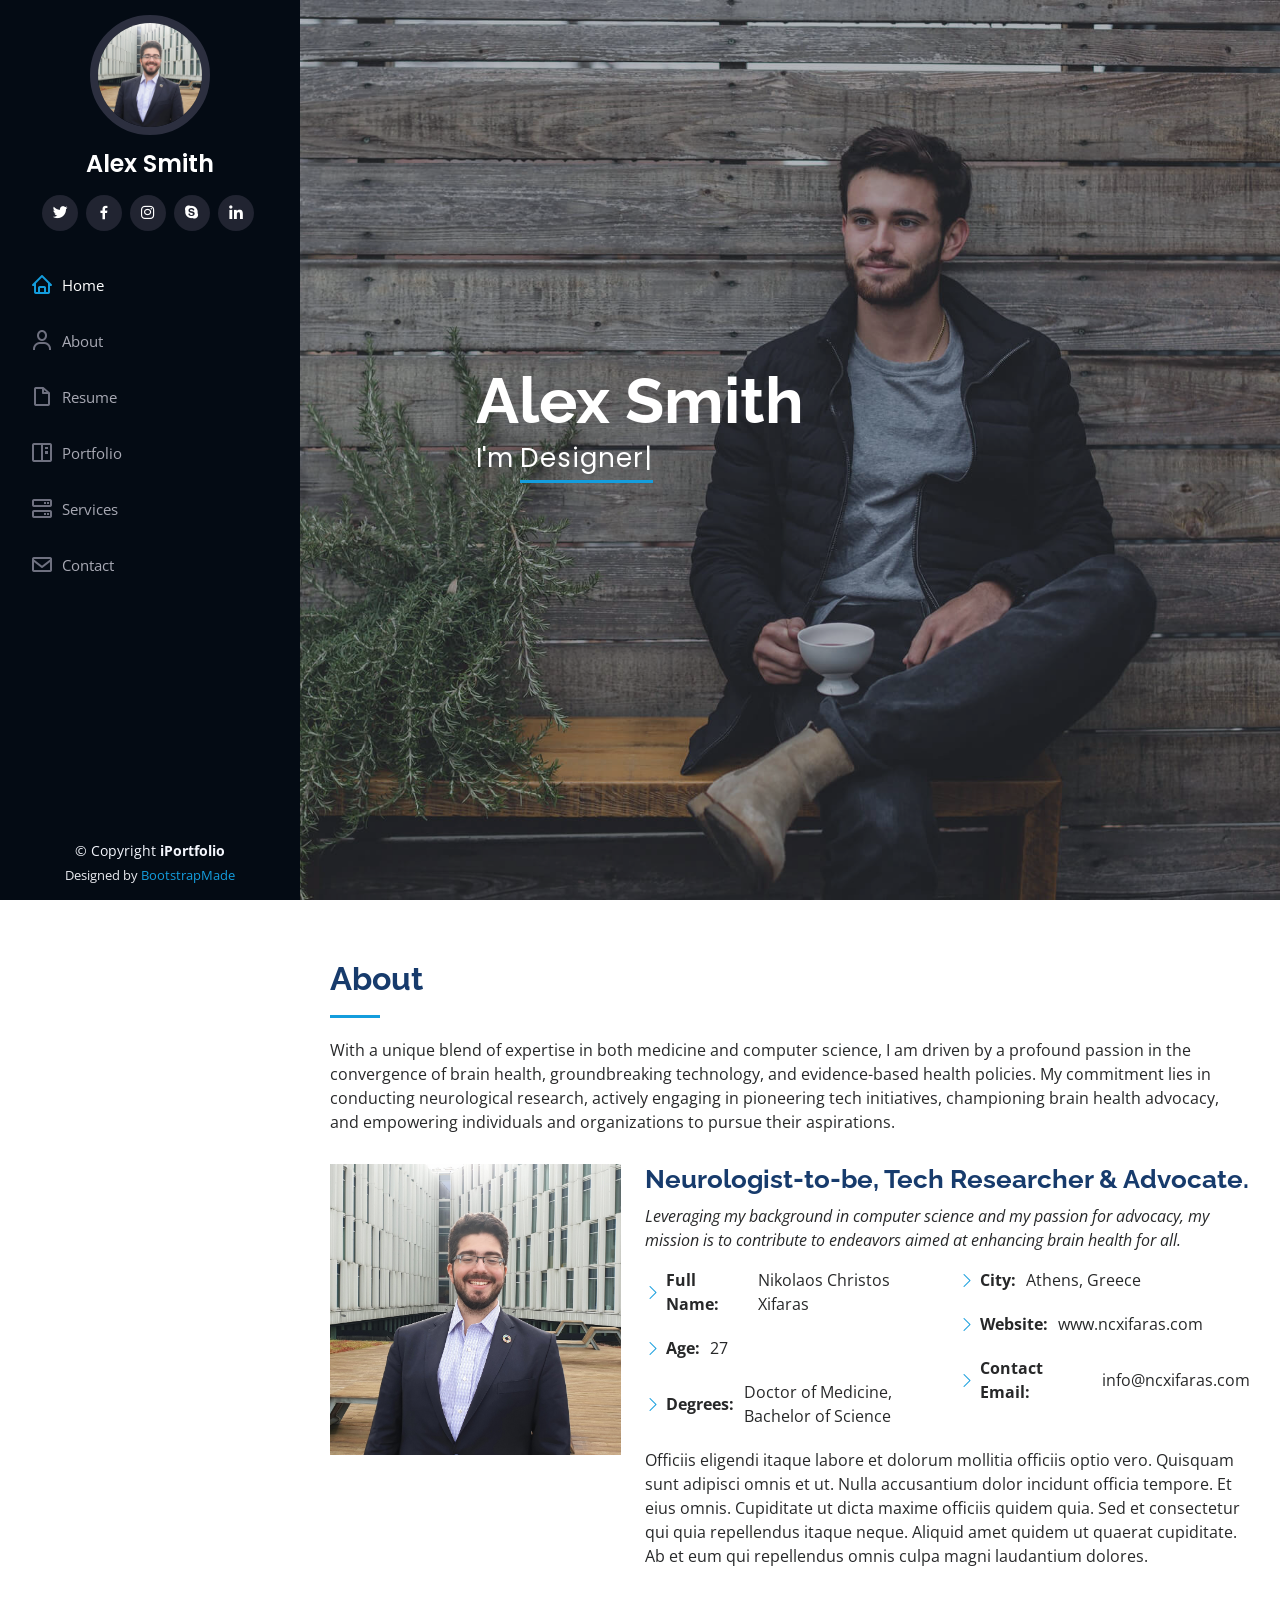
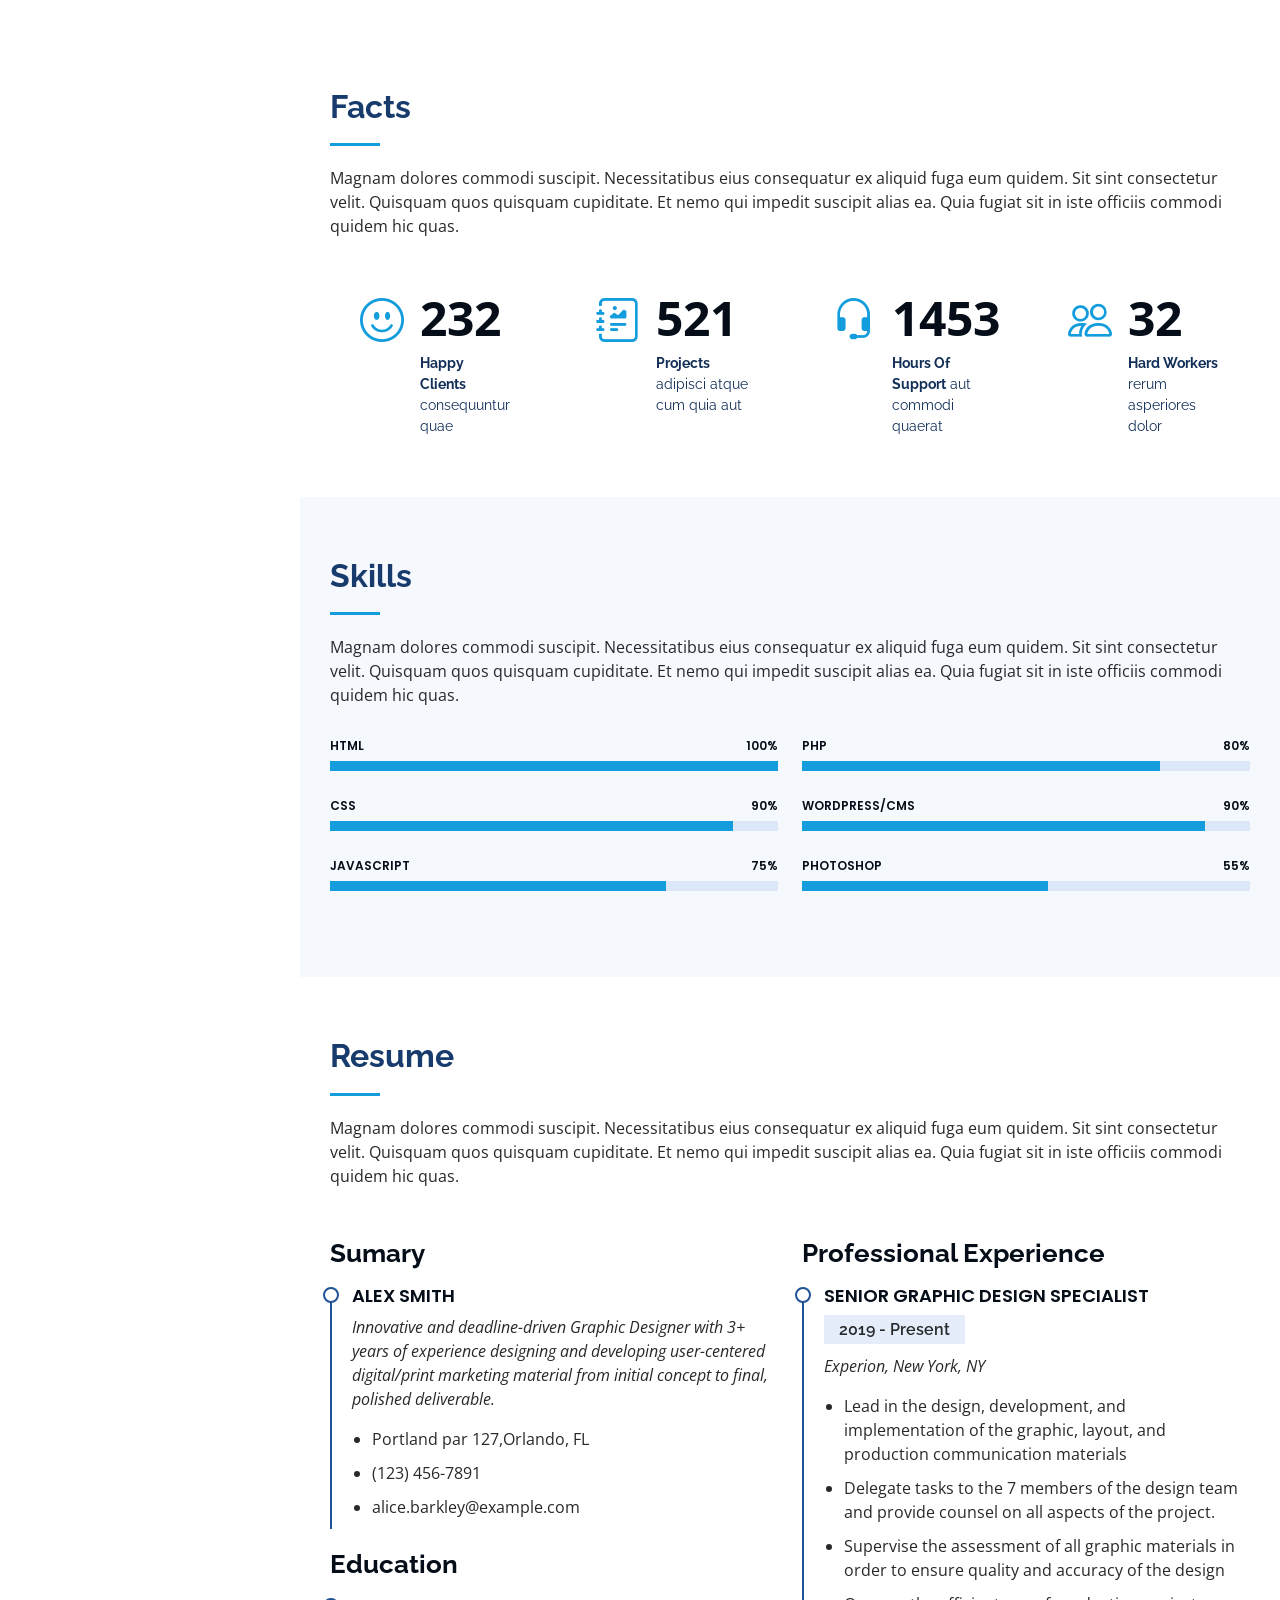
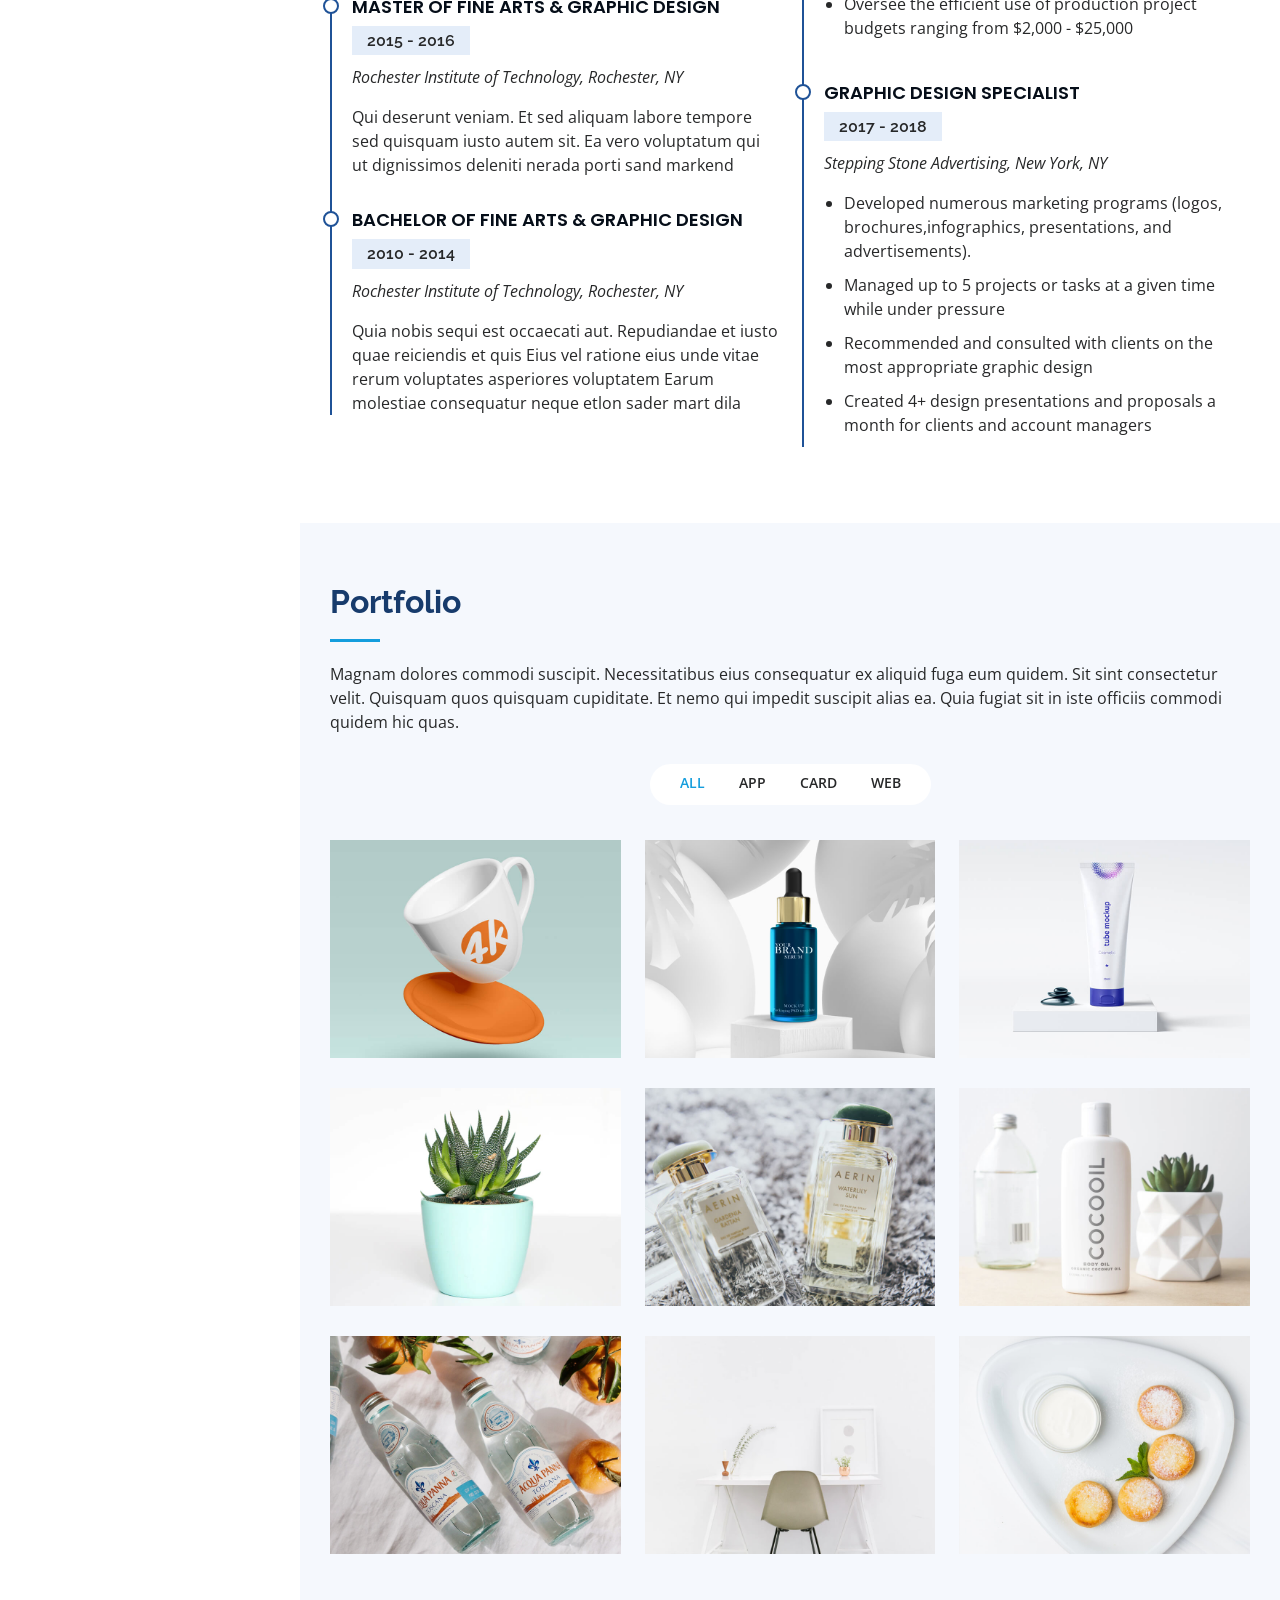
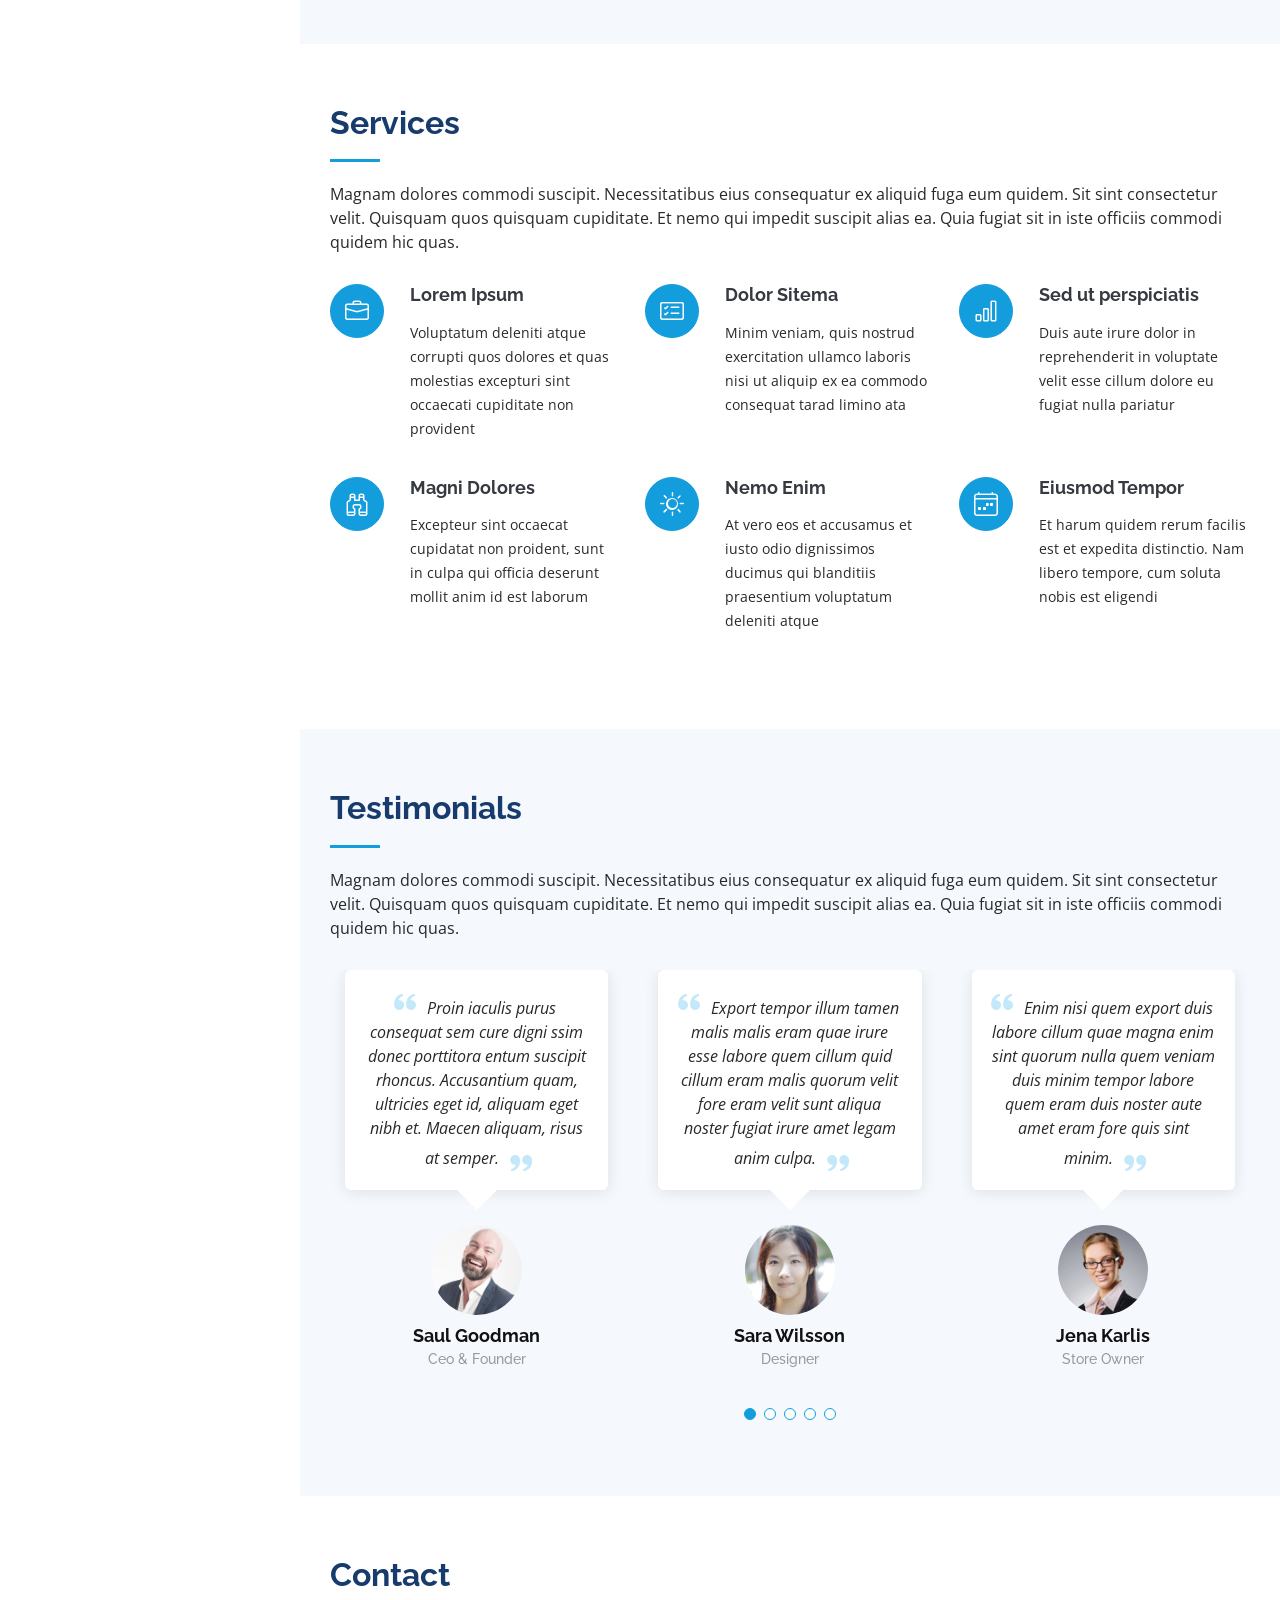
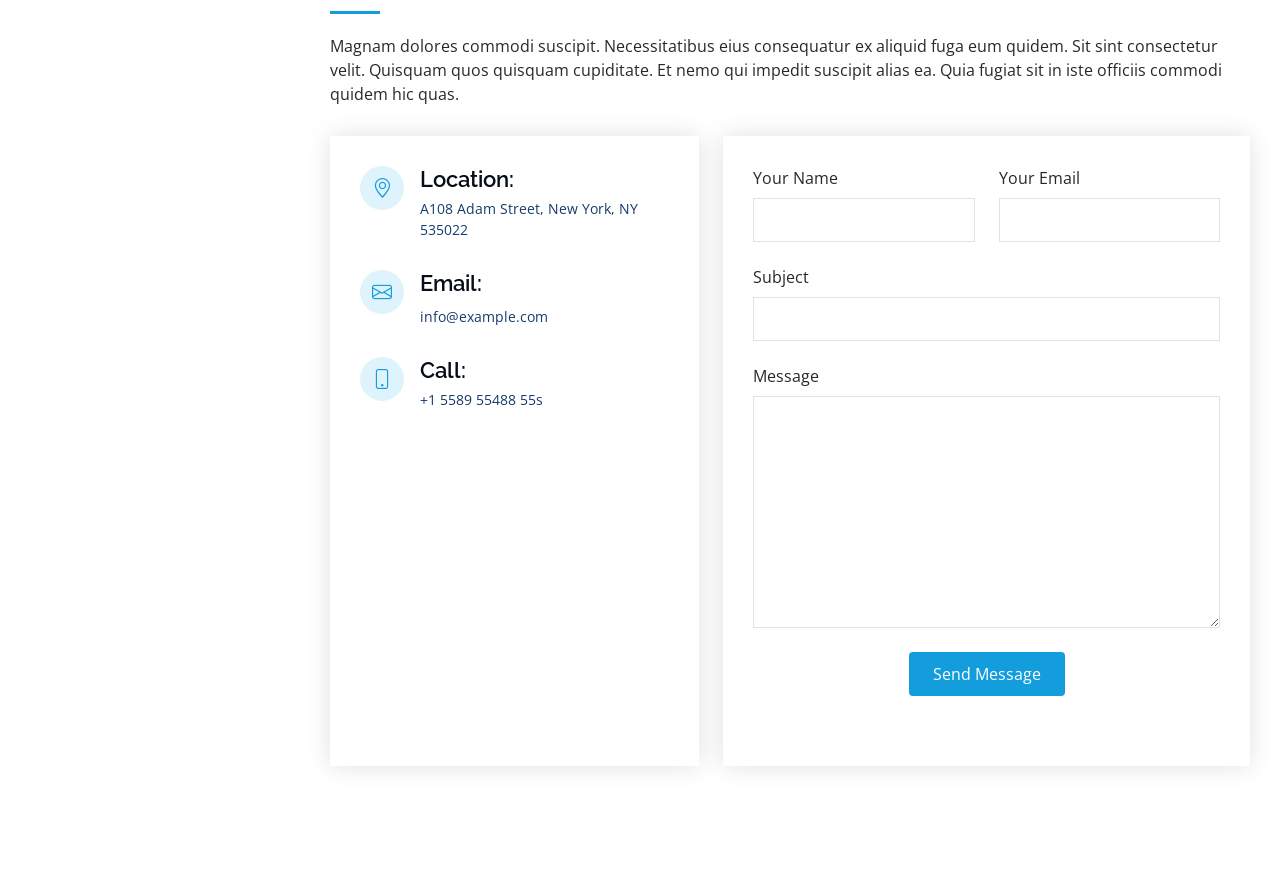
==== commit 59afdd75: "Edit PP, about" ====
--- a/index.html
+++ b/index.html
@@ -86,7 +86,7 @@
 
         <div class="section-title">
           <h2>About</h2>
-          <p>Magnam dolores commodi suscipit. Necessitatibus eius consequatur ex aliquid fuga eum quidem. Sit sint consectetur velit. Quisquam quos quisquam cupiditate. Et nemo qui impedit suscipit alias ea. Quia fugiat sit in iste officiis commodi quidem hic quas.</p>
+          <p>With a unique blend of expertise in both medicine and computer science, I am driven by a profound passion in the convergence of brain health, groundbreaking technology, and evidence-based health policies. My commitment lies in conducting neurological research, actively engaging in pioneering tech initiatives, championing brain health advocacy, and empowering individuals and organizations to pursue their aspirations.</p>
         </div>
 
         <div class="row">
@@ -94,26 +94,23 @@
             <img src="./assets/img/profile-img.jpg" class="img-fluid" alt="">
           </div>
           <div class="col-lg-8 pt-4 pt-lg-0 content" data-aos="fade-left">
-            <h3>UI/UX Designer &amp; Web Developer.</h3>
+            <h3>Neurologist-to-be, Tech Researcher &amp; Advocate.</h3>
             <p class="fst-italic">
-              Lorem ipsum dolor sit amet, consectetur adipiscing elit, sed do eiusmod tempor incididunt ut labore et dolore
-              magna aliqua.
-            </p>
+              Leveraging my background in computer science and my passion for advocacy, my mission is to contribute to endeavors aimed at enhancing brain health for all.</p>
             <div class="row">
               <div class="col-lg-6">
                 <ul>
-                  <li><i class="bi bi-chevron-right"></i> <strong>Birthday:</strong> <span>1 May 1995</span></li>
-                  <li><i class="bi bi-chevron-right"></i> <strong>Website:</strong> <span>www.example.com</span></li>
-                  <li><i class="bi bi-chevron-right"></i> <strong>Phone:</strong> <span>+123 456 7890</span></li>
-                  <li><i class="bi bi-chevron-right"></i> <strong>City:</strong> <span>New York, USA</span></li>
+                  <li><i class="bi bi-chevron-right"></i> <strong>Full Name:</strong> <span>Nikolaos Christos Xifaras</span></li>
+                  <li><i class="bi bi-chevron-right"></i> <strong>Age:</strong> <span>27</span></li>
+                  <li><i class="bi bi-chevron-right"></i> <strong>Degrees:</strong> <span>Doctor of Medicine, Bachelor of Science</span></li>
+                  
                 </ul>
               </div>
               <div class="col-lg-6">
                 <ul>
-                  <li><i class="bi bi-chevron-right"></i> <strong>Age:</strong> <span>30</span></li>
-                  <li><i class="bi bi-chevron-right"></i> <strong>Degree:</strong> <span>Master</span></li>
-                  <li><i class="bi bi-chevron-right"></i> <strong>PhEmailone:</strong> <span>email@example.com</span></li>
-                  <li><i class="bi bi-chevron-right"></i> <strong>Freelance:</strong> <span>Available</span></li>
+                  <li><i class="bi bi-chevron-right"></i> <strong>City:</strong> <span>Athens, Greece</span></li>
+                  <li><i class="bi bi-chevron-right"></i> <strong>Website:</strong> <span>www.ncxifaras.com</span></li>
+                  <li><i class="bi bi-chevron-right"></i> <strong>Contact Email:</strong> <span>info@ncxifaras.com</span></li>
                 </ul>
               </div>
             </div>
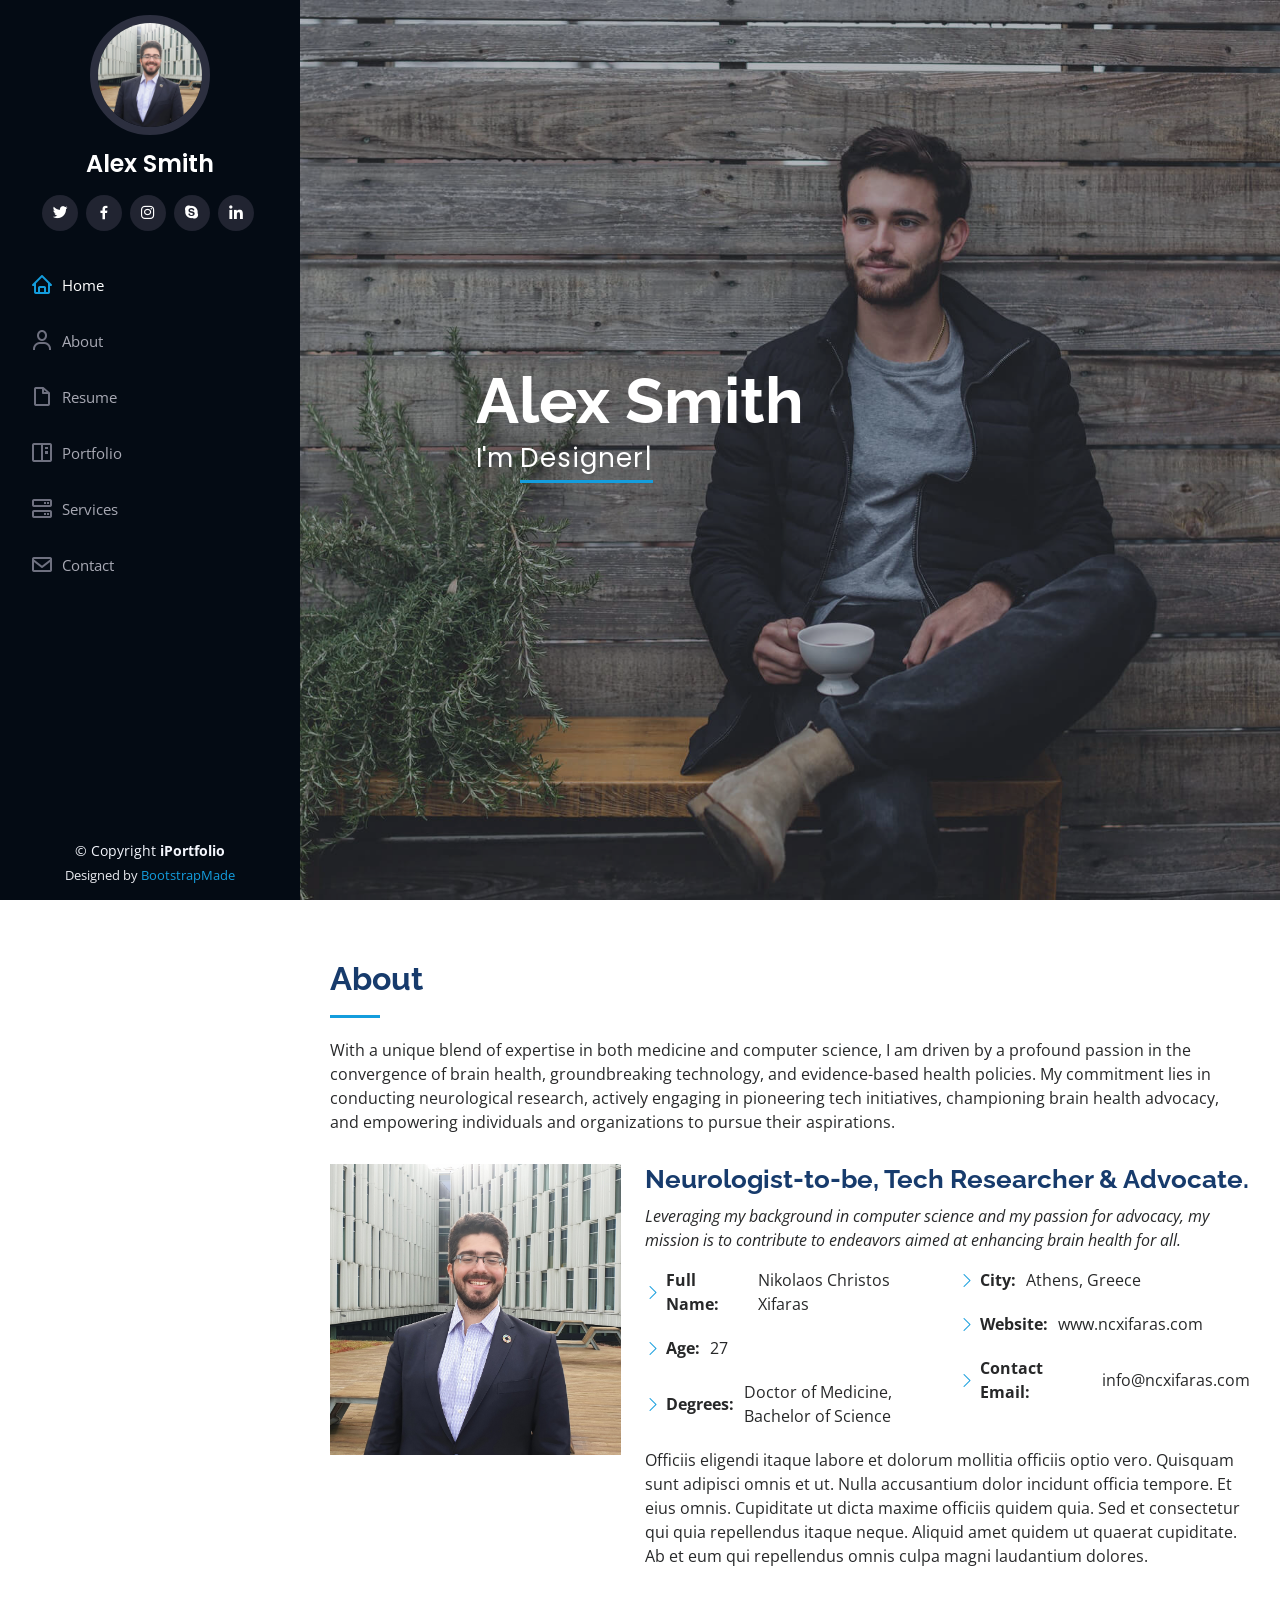
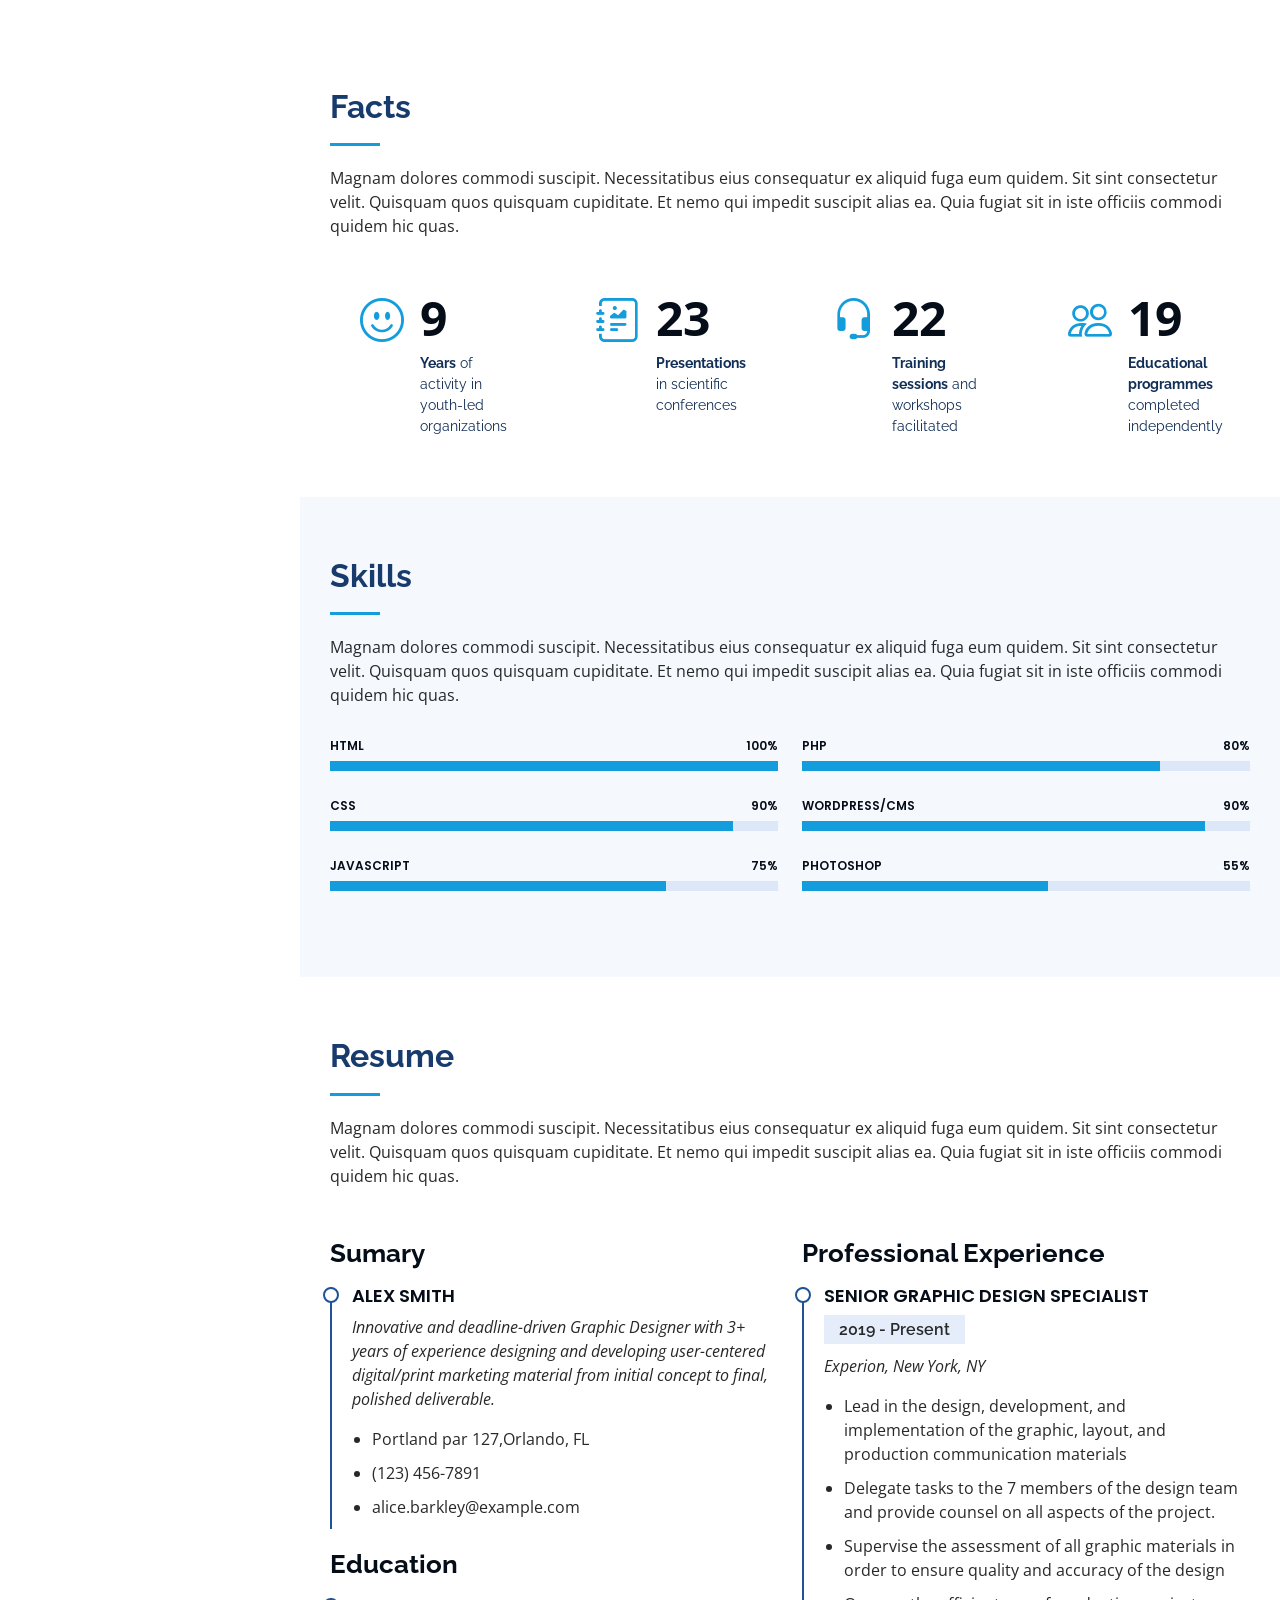
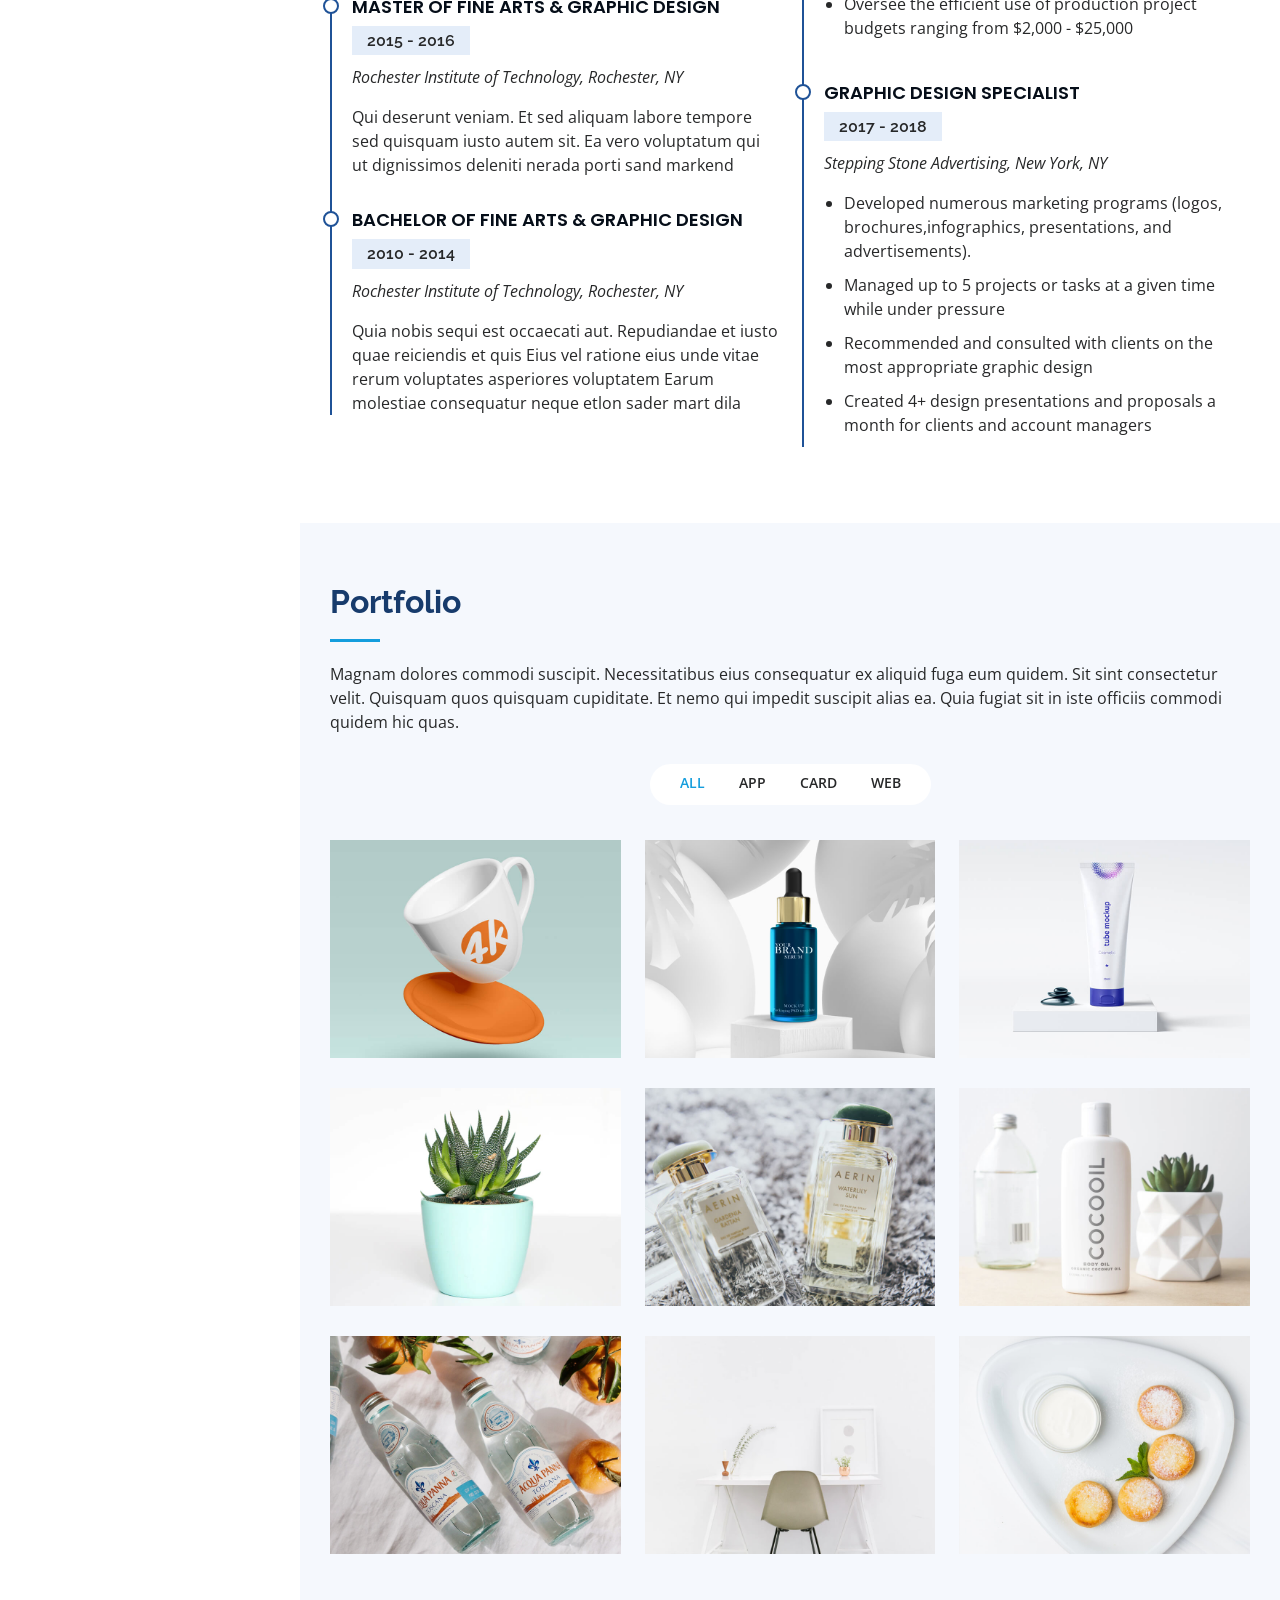
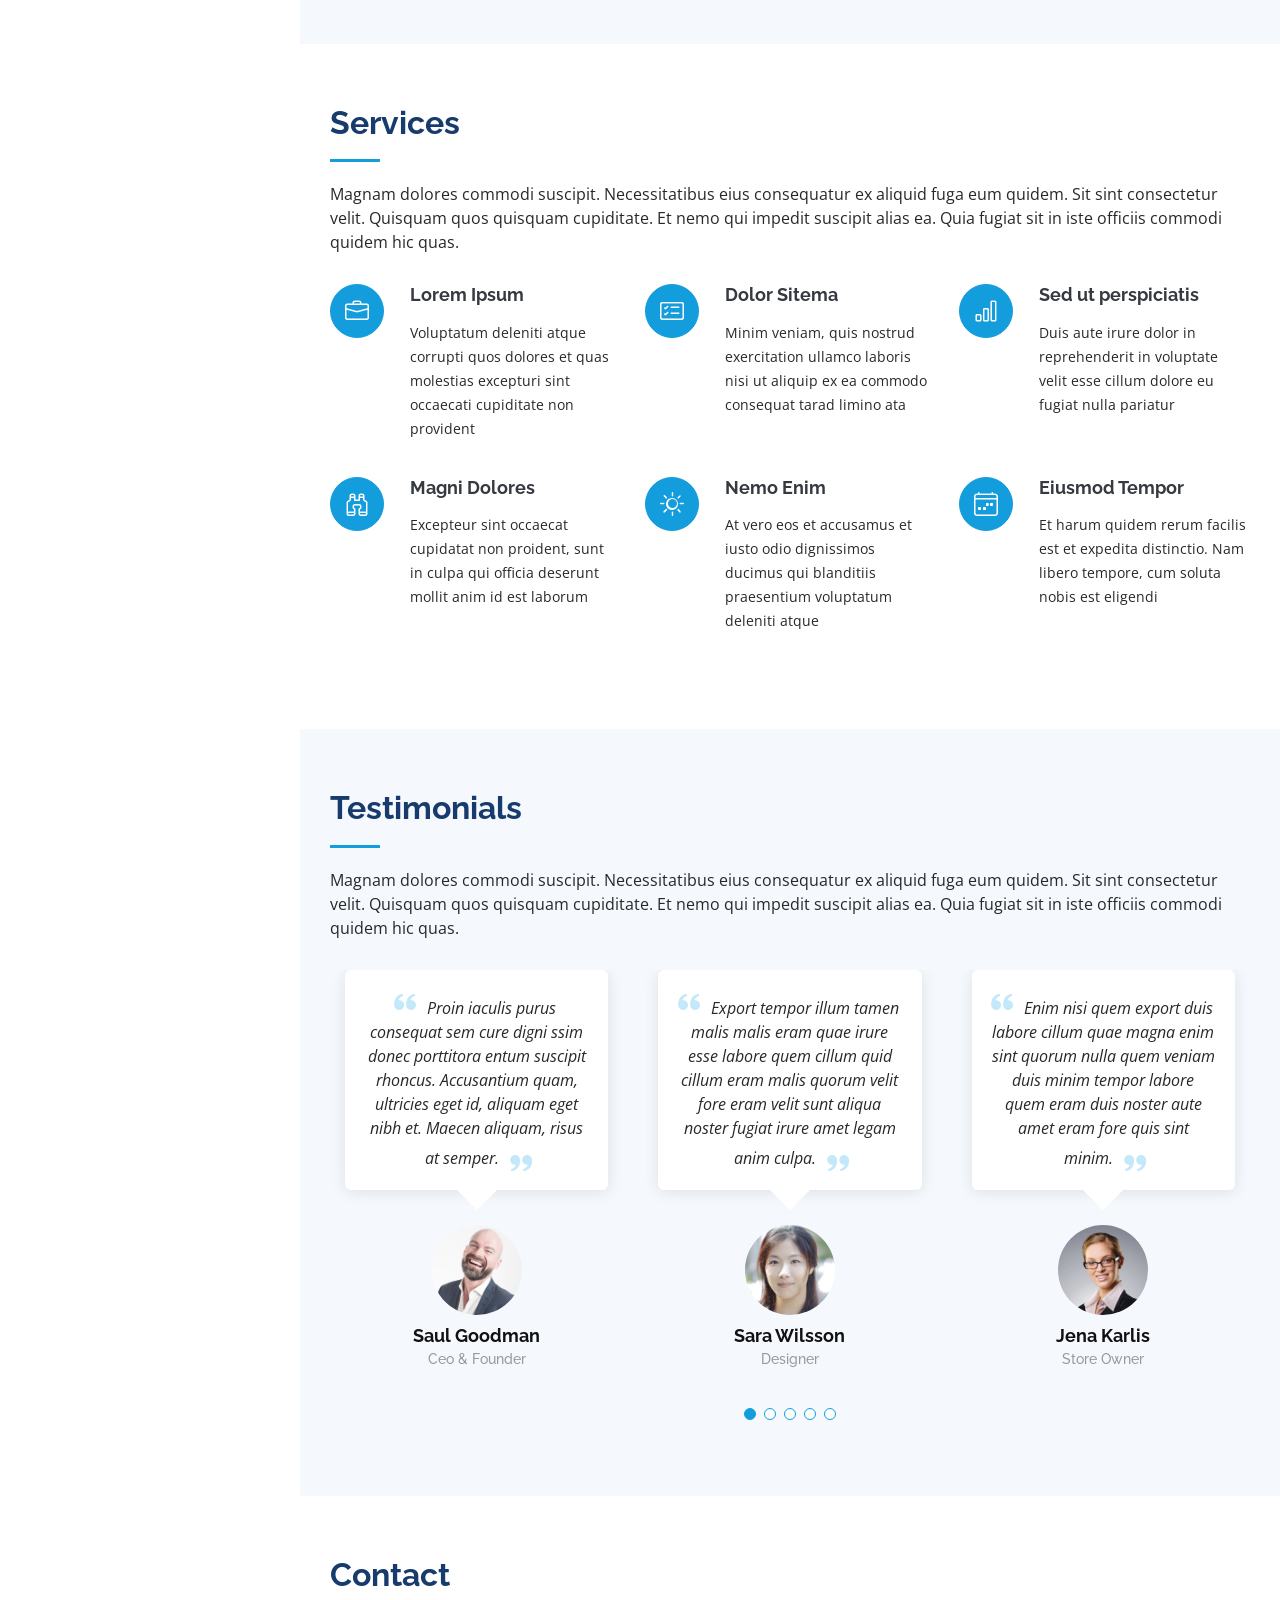
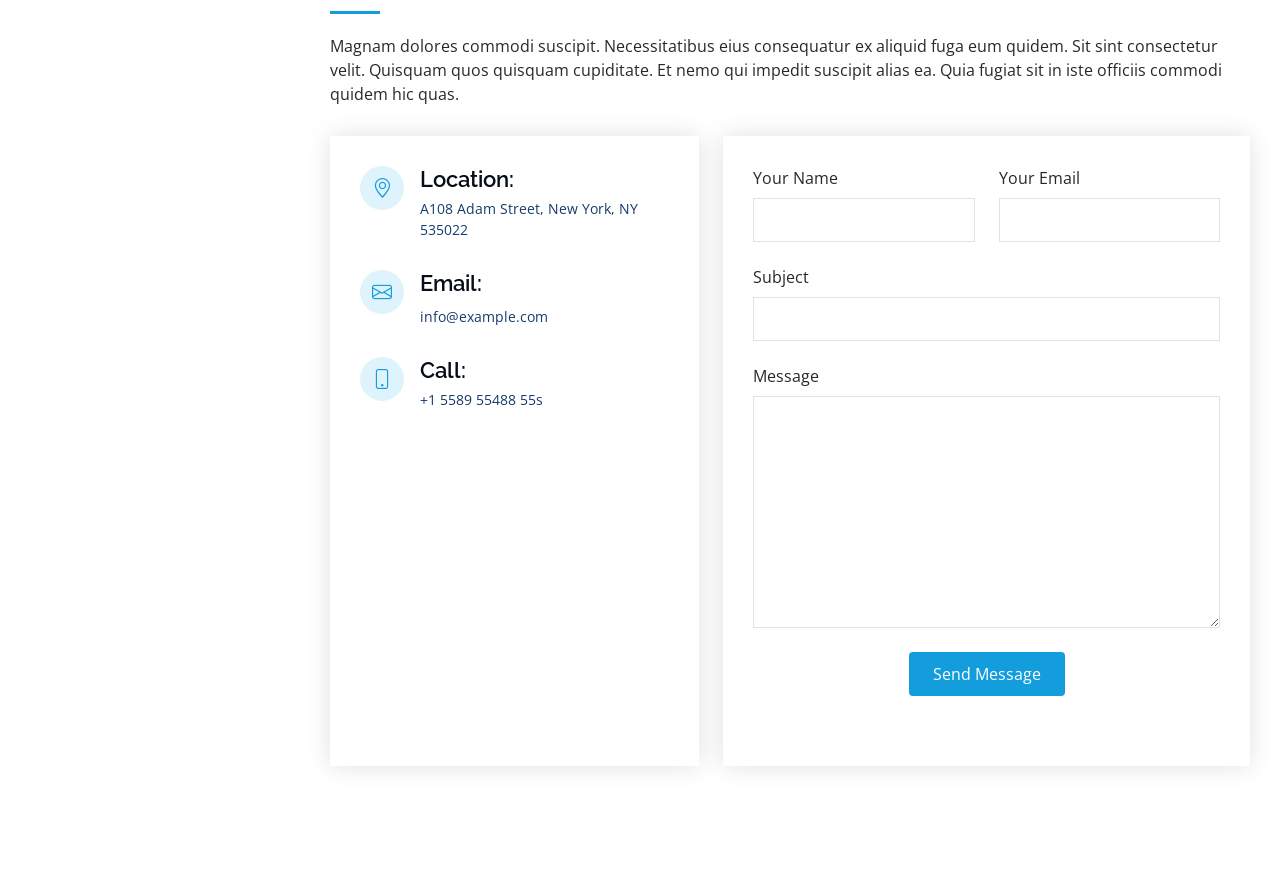
==== commit 05fbaf62: "complete facts" ====
--- a/index.html
+++ b/index.html
@@ -138,32 +138,32 @@
           <div class="col-lg-3 col-md-6 d-md-flex align-items-md-stretch" data-aos="fade-up">
             <div class="count-box">
               <i class="bi bi-emoji-smile"></i>
-              <span data-purecounter-start="0" data-purecounter-end="232" data-purecounter-duration="1" class="purecounter"></span>
-              <p><strong>Happy Clients</strong> consequuntur quae</p>
+              <span data-purecounter-start="0" data-purecounter-end="9" data-purecounter-duration="1" class="purecounter"></span>
+              <p><strong>Years</strong> of activity in youth-led organizations </p>
             </div>
           </div>
 
           <div class="col-lg-3 col-md-6 d-md-flex align-items-md-stretch" data-aos="fade-up" data-aos-delay="100">
             <div class="count-box">
               <i class="bi bi-journal-richtext"></i>
-              <span data-purecounter-start="0" data-purecounter-end="521" data-purecounter-duration="1" class="purecounter"></span>
-              <p><strong>Projects</strong> adipisci atque cum quia aut</p>
+              <span data-purecounter-start="0" data-purecounter-end="23" data-purecounter-duration="1" class="purecounter"></span>
+              <p><strong>Presentations</strong> in scientific conferences</p>
             </div>
           </div>
 
           <div class="col-lg-3 col-md-6 d-md-flex align-items-md-stretch" data-aos="fade-up" data-aos-delay="200">
             <div class="count-box">
               <i class="bi bi-headset"></i>
-              <span data-purecounter-start="0" data-purecounter-end="1453" data-purecounter-duration="1" class="purecounter"></span>
-              <p><strong>Hours Of Support</strong> aut commodi quaerat</p>
+              <span data-purecounter-start="0" data-purecounter-end="22" data-purecounter-duration="1" class="purecounter"></span>
+              <p><strong>Training sessions</strong> and workshops facilitated</p>
             </div>
           </div>
 
           <div class="col-lg-3 col-md-6 d-md-flex align-items-md-stretch" data-aos="fade-up" data-aos-delay="300">
             <div class="count-box">
               <i class="bi bi-people"></i>
-              <span data-purecounter-start="0" data-purecounter-end="32" data-purecounter-duration="1" class="purecounter"></span>
-              <p><strong>Hard Workers</strong> rerum asperiores dolor</p>
+              <span data-purecounter-start="0" data-purecounter-end="19" data-purecounter-duration="1" class="purecounter"></span>
+              <p><strong>Educational programmes</strong> completed independently</p>
             </div>
           </div>
 
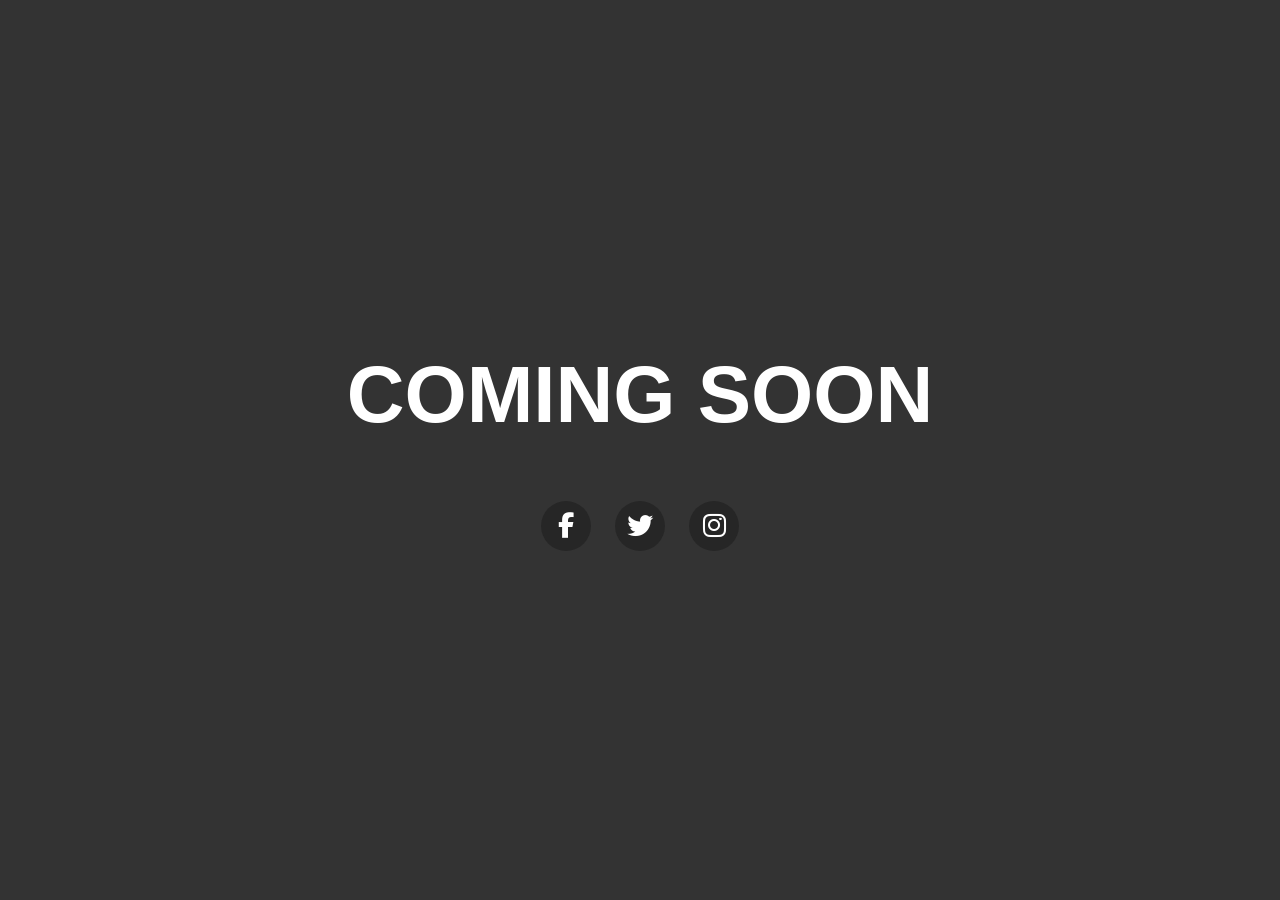
==== commit 2115f1c1: "Add files via upload" ====
--- a/index.html
+++ b/index.html
@@ -1,659 +1,34 @@
+<!--
+Source: https://github.com/WilliamDavidHarrison/coming-soon
+Licence: https://github.com/WilliamDavidHarrison/coming-soon/blob/main/LICENSE
+-->
+
 <!DOCTYPE html>
 <html lang="en">
+    <head>
+        <meta charset="UTF-8">
+        <meta http-equiv="X-UA-Compatible" content="IE=edge">
+        <meta name="viewport" content="width=device-width, initial-scale=1.0">
 
-<head>
-  <meta charset="utf-8">
-  <meta content="width=device-width, initial-scale=1.0" name="viewport">
+        <title>Coming Soon</title>
 
-  <title>iPortfolio Bootstrap Template - Index</title>
-  <meta content="" name="description">
-  <meta content="" name="keywords">
+        <link rel="stylesheet" href="https://cdnjs.cloudflare.com/ajax/libs/font-awesome/6.1.1/css/all.min.css" integrity="sha512-KfkfwYDsLkIlwQp6LFnl8zNdLGxu9YAA1QvwINks4PhcElQSvqcyVLLD9aMhXd13uQjoXtEKNosOWaZqXgel0g==" crossorigin="anonymous" referrerpolicy="no-referrer" />
+        <link rel="stylesheet" href="style.css">
+    </head>
 
-  <!-- Favicons -->
-  <link href="./assets/img/favicon.png" rel="icon">
-  <link href="./assets/img/apple-touch-icon.png" rel="apple-touch-icon">
-
-  <!-- Google Fonts -->
-  <link href="https://fonts.googleapis.com/css?family=Open+Sans:300,300i,400,400i,600,600i,700,700i|Raleway:300,300i,400,400i,500,500i,600,600i,700,700i|Poppins:300,300i,400,400i,500,500i,600,600i,700,700i" rel="stylesheet">
-
-  <!-- Vendor CSS Files -->
-  <link href="./assets/vendor/aos/aos.css" rel="stylesheet">
-  <link href="./assets/vendor/bootstrap/css/bootstrap.min.css" rel="stylesheet">
-  <link href="./assets/vendor/bootstrap-icons/bootstrap-icons.css" rel="stylesheet">
-  <link href="./assets/vendor/boxicons/css/boxicons.min.css" rel="stylesheet">
-  <link href="./assets/vendor/glightbox/css/glightbox.min.css" rel="stylesheet">
-  <link href="./assets/vendor/swiper/swiper-bundle.min.css" rel="stylesheet">
-
-  <!-- Template Main CSS File -->
-  <link href="./assets/css/style.css" rel="stylesheet">
-
-  <!-- =======================================================
-  * Template Name: iPortfolio
-  * Updated: May 30 2023 with Bootstrap v5.3.0
-  * Template URL: https://bootstrapmade.com/iportfolio-bootstrap-portfolio-websites-template/
-  * Author: BootstrapMade.com
-  * License: https://bootstrapmade.com/license/
-  ======================================================== -->
-</head>
-
-<body>
-
-  <!-- ======= Mobile nav toggle button ======= -->
-  <i class="bi bi-list mobile-nav-toggle d-xl-none"></i>
-
-  <!-- ======= Header ======= -->
-  <header id="header">
-    <div class="d-flex flex-column">
-
-      <div class="profile">
-        <img src="./assets/img/profile-img.jpg" alt="" class="img-fluid rounded-circle">
-        <h1 class="text-light"><a href="index.html">Alex Smith</a></h1>
-        <div class="social-links mt-3 text-center">
-          <a href="#" class="twitter"><i class="bx bxl-twitter"></i></a>
-          <a href="#" class="facebook"><i class="bx bxl-facebook"></i></a>
-          <a href="#" class="instagram"><i class="bx bxl-instagram"></i></a>
-          <a href="#" class="google-plus"><i class="bx bxl-skype"></i></a>
-          <a href="#" class="linkedin"><i class="bx bxl-linkedin"></i></a>
-        </div>
-      </div>
-
-      <nav id="navbar" class="nav-menu navbar">
-        <ul>
-          <li><a href="#hero" class="nav-link scrollto active"><i class="bx bx-home"></i> <span>Home</span></a></li>
-          <li><a href="#about" class="nav-link scrollto"><i class="bx bx-user"></i> <span>About</span></a></li>
-          <li><a href="#resume" class="nav-link scrollto"><i class="bx bx-file-blank"></i> <span>Resume</span></a></li>
-          <li><a href="#portfolio" class="nav-link scrollto"><i class="bx bx-book-content"></i> <span>Portfolio</span></a></li>
-          <li><a href="#services" class="nav-link scrollto"><i class="bx bx-server"></i> <span>Services</span></a></li>
-          <li><a href="#contact" class="nav-link scrollto"><i class="bx bx-envelope"></i> <span>Contact</span></a></li>
-        </ul>
-      </nav><!-- .nav-menu -->
-    </div>
-  </header><!-- End Header -->
-
-  <!-- ======= Hero Section ======= -->
-  <section id="hero" class="d-flex flex-column justify-content-center align-items-center">
-    <div class="hero-container" data-aos="fade-in">
-      <h1>Alex Smith</h1>
-      <p>I'm <span class="typed" data-typed-items="Designer, Developer, Freelancer, Photographer"></span></p>
-    </div>
-  </section><!-- End Hero -->
-
-  <main id="main">
-
-    <!-- ======= About Section ======= -->
-    <section id="about" class="about">
-      <div class="container">
-
-        <div class="section-title">
-          <h2>About</h2>
-          <p>With a unique blend of expertise in both medicine and computer science, I am driven by a profound passion in the convergence of brain health, groundbreaking technology, and evidence-based health policies. My commitment lies in conducting neurological research, actively engaging in pioneering tech initiatives, championing brain health advocacy, and empowering individuals and organizations to pursue their aspirations.</p>
-        </div>
-
-        <div class="row">
-          <div class="col-lg-4" data-aos="fade-right">
-            <img src="./assets/img/profile-img.jpg" class="img-fluid" alt="">
-          </div>
-          <div class="col-lg-8 pt-4 pt-lg-0 content" data-aos="fade-left">
-            <h3>Neurologist-to-be, Tech Researcher &amp; Advocate.</h3>
-            <p class="fst-italic">
-              Leveraging my background in computer science and my passion for advocacy, my mission is to contribute to endeavors aimed at enhancing brain health for all.</p>
-            <div class="row">
-              <div class="col-lg-6">
-                <ul>
-                  <li><i class="bi bi-chevron-right"></i> <strong>Full Name:</strong> <span>Nikolaos Christos Xifaras</span></li>
-                  <li><i class="bi bi-chevron-right"></i> <strong>Age:</strong> <span>27</span></li>
-                  <li><i class="bi bi-chevron-right"></i> <strong>Degrees:</strong> <span>Doctor of Medicine, Bachelor of Science</span></li>
-                  
-                </ul>
-              </div>
-              <div class="col-lg-6">
-                <ul>
-                  <li><i class="bi bi-chevron-right"></i> <strong>City:</strong> <span>Athens, Greece</span></li>
-                  <li><i class="bi bi-chevron-right"></i> <strong>Website:</strong> <span>www.ncxifaras.com</span></li>
-                  <li><i class="bi bi-chevron-right"></i> <strong>Contact Email:</strong> <span>info@ncxifaras.com</span></li>
-                </ul>
-              </div>
-            </div>
-            <p>
-              Officiis eligendi itaque labore et dolorum mollitia officiis optio vero. Quisquam sunt adipisci omnis et ut. Nulla accusantium dolor incidunt officia tempore. Et eius omnis.
-              Cupiditate ut dicta maxime officiis quidem quia. Sed et consectetur qui quia repellendus itaque neque. Aliquid amet quidem ut quaerat cupiditate. Ab et eum qui repellendus omnis culpa magni laudantium dolores.
-            </p>
-          </div>
-        </div>
-
-      </div>
-    </section><!-- End About Section -->
-
-    <!-- ======= Facts Section ======= -->
-    <section id="facts" class="facts">
-      <div class="container">
-
-        <div class="section-title">
-          <h2>Facts</h2>
-          <p>Magnam dolores commodi suscipit. Necessitatibus eius consequatur ex aliquid fuga eum quidem. Sit sint consectetur velit. Quisquam quos quisquam cupiditate. Et nemo qui impedit suscipit alias ea. Quia fugiat sit in iste officiis commodi quidem hic quas.</p>
-        </div>
-
-        <div class="row no-gutters">
-
-          <div class="col-lg-3 col-md-6 d-md-flex align-items-md-stretch" data-aos="fade-up">
-            <div class="count-box">
-              <i class="bi bi-emoji-smile"></i>
-              <span data-purecounter-start="0" data-purecounter-end="9" data-purecounter-duration="1" class="purecounter"></span>
-              <p><strong>Years</strong> of activity in youth-led organizations </p>
-            </div>
-          </div>
-
-          <div class="col-lg-3 col-md-6 d-md-flex align-items-md-stretch" data-aos="fade-up" data-aos-delay="100">
-            <div class="count-box">
-              <i class="bi bi-journal-richtext"></i>
-              <span data-purecounter-start="0" data-purecounter-end="23" data-purecounter-duration="1" class="purecounter"></span>
-              <p><strong>Presentations</strong> in scientific conferences</p>
-            </div>
-          </div>
-
-          <div class="col-lg-3 col-md-6 d-md-flex align-items-md-stretch" data-aos="fade-up" data-aos-delay="200">
-            <div class="count-box">
-              <i class="bi bi-headset"></i>
-              <span data-purecounter-start="0" data-purecounter-end="22" data-purecounter-duration="1" class="purecounter"></span>
-              <p><strong>Training sessions</strong> and workshops facilitated</p>
-            </div>
-          </div>
-
-          <div class="col-lg-3 col-md-6 d-md-flex align-items-md-stretch" data-aos="fade-up" data-aos-delay="300">
-            <div class="count-box">
-              <i class="bi bi-people"></i>
-              <span data-purecounter-start="0" data-purecounter-end="19" data-purecounter-duration="1" class="purecounter"></span>
-              <p><strong>Educational programmes</strong> completed independently</p>
-            </div>
-          </div>
-
-        </div>
-
-      </div>
-    </section><!-- End Facts Section -->
-
-    <!-- ======= Skills Section ======= -->
-    <section id="skills" class="skills section-bg">
-      <div class="container">
-
-        <div class="section-title">
-          <h2>Skills</h2>
-          <p>Magnam dolores commodi suscipit. Necessitatibus eius consequatur ex aliquid fuga eum quidem. Sit sint consectetur velit. Quisquam quos quisquam cupiditate. Et nemo qui impedit suscipit alias ea. Quia fugiat sit in iste officiis commodi quidem hic quas.</p>
-        </div>
-
-        <div class="row skills-content">
-
-          <div class="col-lg-6" data-aos="fade-up">
-
-            <div class="progress">
-              <span class="skill">HTML <i class="val">100%</i></span>
-              <div class="progress-bar-wrap">
-                <div class="progress-bar" role="progressbar" aria-valuenow="100" aria-valuemin="0" aria-valuemax="100"></div>
-              </div>
+    <body>
+        <div class="container">
+            <div class="background">
+                <video src="background.mp4" muted autoplay loop></video>
             </div>
 
-            <div class="progress">
-              <span class="skill">CSS <i class="val">90%</i></span>
-              <div class="progress-bar-wrap">
-                <div class="progress-bar" role="progressbar" aria-valuenow="90" aria-valuemin="0" aria-valuemax="100"></div>
-              </div>
+            <h1>Coming Soon</h1>
+
+            <div class="sm">
+                <a href="#"><i class="fab fa-facebook-f"></i></a>
+                <a href="#"><i class="fab fa-twitter"></i></a>
+                <a href="#"><i class="fab fa-instagram"></i></a>
             </div>
-
-            <div class="progress">
-              <span class="skill">JavaScript <i class="val">75%</i></span>
-              <div class="progress-bar-wrap">
-                <div class="progress-bar" role="progressbar" aria-valuenow="75" aria-valuemin="0" aria-valuemax="100"></div>
-              </div>
-            </div>
-
-          </div>
-
-          <div class="col-lg-6" data-aos="fade-up" data-aos-delay="100">
-
-            <div class="progress">
-              <span class="skill">PHP <i class="val">80%</i></span>
-              <div class="progress-bar-wrap">
-                <div class="progress-bar" role="progressbar" aria-valuenow="80" aria-valuemin="0" aria-valuemax="100"></div>
-              </div>
-            </div>
-
-            <div class="progress">
-              <span class="skill">WordPress/CMS <i class="val">90%</i></span>
-              <div class="progress-bar-wrap">
-                <div class="progress-bar" role="progressbar" aria-valuenow="90" aria-valuemin="0" aria-valuemax="100"></div>
-              </div>
-            </div>
-
-            <div class="progress">
-              <span class="skill">Photoshop <i class="val">55%</i></span>
-              <div class="progress-bar-wrap">
-                <div class="progress-bar" role="progressbar" aria-valuenow="55" aria-valuemin="0" aria-valuemax="100"></div>
-              </div>
-            </div>
-
-          </div>
-
         </div>
-
-      </div>
-    </section><!-- End Skills Section -->
-
-    <!-- ======= Resume Section ======= -->
-    <section id="resume" class="resume">
-      <div class="container">
-
-        <div class="section-title">
-          <h2>Resume</h2>
-          <p>Magnam dolores commodi suscipit. Necessitatibus eius consequatur ex aliquid fuga eum quidem. Sit sint consectetur velit. Quisquam quos quisquam cupiditate. Et nemo qui impedit suscipit alias ea. Quia fugiat sit in iste officiis commodi quidem hic quas.</p>
-        </div>
-
-        <div class="row">
-          <div class="col-lg-6" data-aos="fade-up">
-            <h3 class="resume-title">Sumary</h3>
-            <div class="resume-item pb-0">
-              <h4>Alex Smith</h4>
-              <p><em>Innovative and deadline-driven Graphic Designer with 3+ years of experience designing and developing user-centered digital/print marketing material from initial concept to final, polished deliverable.</em></p>
-              <ul>
-                <li>Portland par 127,Orlando, FL</li>
-                <li>(123) 456-7891</li>
-                <li>alice.barkley@example.com</li>
-              </ul>
-            </div>
-
-            <h3 class="resume-title">Education</h3>
-            <div class="resume-item">
-              <h4>Master of Fine Arts &amp; Graphic Design</h4>
-              <h5>2015 - 2016</h5>
-              <p><em>Rochester Institute of Technology, Rochester, NY</em></p>
-              <p>Qui deserunt veniam. Et sed aliquam labore tempore sed quisquam iusto autem sit. Ea vero voluptatum qui ut dignissimos deleniti nerada porti sand markend</p>
-            </div>
-            <div class="resume-item">
-              <h4>Bachelor of Fine Arts &amp; Graphic Design</h4>
-              <h5>2010 - 2014</h5>
-              <p><em>Rochester Institute of Technology, Rochester, NY</em></p>
-              <p>Quia nobis sequi est occaecati aut. Repudiandae et iusto quae reiciendis et quis Eius vel ratione eius unde vitae rerum voluptates asperiores voluptatem Earum molestiae consequatur neque etlon sader mart dila</p>
-            </div>
-          </div>
-          <div class="col-lg-6" data-aos="fade-up" data-aos-delay="100">
-            <h3 class="resume-title">Professional Experience</h3>
-            <div class="resume-item">
-              <h4>Senior graphic design specialist</h4>
-              <h5>2019 - Present</h5>
-              <p><em>Experion, New York, NY </em></p>
-              <ul>
-                <li>Lead in the design, development, and implementation of the graphic, layout, and production communication materials</li>
-                <li>Delegate tasks to the 7 members of the design team and provide counsel on all aspects of the project. </li>
-                <li>Supervise the assessment of all graphic materials in order to ensure quality and accuracy of the design</li>
-                <li>Oversee the efficient use of production project budgets ranging from $2,000 - $25,000</li>
-              </ul>
-            </div>
-            <div class="resume-item">
-              <h4>Graphic design specialist</h4>
-              <h5>2017 - 2018</h5>
-              <p><em>Stepping Stone Advertising, New York, NY</em></p>
-              <ul>
-                <li>Developed numerous marketing programs (logos, brochures,infographics, presentations, and advertisements).</li>
-                <li>Managed up to 5 projects or tasks at a given time while under pressure</li>
-                <li>Recommended and consulted with clients on the most appropriate graphic design</li>
-                <li>Created 4+ design presentations and proposals a month for clients and account managers</li>
-              </ul>
-            </div>
-          </div>
-        </div>
-
-      </div>
-    </section><!-- End Resume Section -->
-
-    <!-- ======= Portfolio Section ======= -->
-    <section id="portfolio" class="portfolio section-bg">
-      <div class="container">
-
-        <div class="section-title">
-          <h2>Portfolio</h2>
-          <p>Magnam dolores commodi suscipit. Necessitatibus eius consequatur ex aliquid fuga eum quidem. Sit sint consectetur velit. Quisquam quos quisquam cupiditate. Et nemo qui impedit suscipit alias ea. Quia fugiat sit in iste officiis commodi quidem hic quas.</p>
-        </div>
-
-        <div class="row" data-aos="fade-up">
-          <div class="col-lg-12 d-flex justify-content-center">
-            <ul id="portfolio-flters">
-              <li data-filter="*" class="filter-active">All</li>
-              <li data-filter=".filter-app">App</li>
-              <li data-filter=".filter-card">Card</li>
-              <li data-filter=".filter-web">Web</li>
-            </ul>
-          </div>
-        </div>
-
-        <div class="row portfolio-container" data-aos="fade-up" data-aos-delay="100">
-
-          <div class="col-lg-4 col-md-6 portfolio-item filter-app">
-            <div class="portfolio-wrap">
-              <img src="./assets/img/portfolio/portfolio-1.jpg" class="img-fluid" alt="">
-              <div class="portfolio-links">
-                <a href="./assets/img/portfolio/portfolio-1.jpg" data-gallery="portfolioGallery" class="portfolio-lightbox" title="App 1"><i class="bx bx-plus"></i></a>
-                <a href="portfolio-details.html" title="More Details"><i class="bx bx-link"></i></a>
-              </div>
-            </div>
-          </div>
-
-          <div class="col-lg-4 col-md-6 portfolio-item filter-web">
-            <div class="portfolio-wrap">
-              <img src="./assets/img/portfolio/portfolio-2.jpg" class="img-fluid" alt="">
-              <div class="portfolio-links">
-                <a href="./assets/img/portfolio/portfolio-2.jpg" data-gallery="portfolioGallery" class="portfolio-lightbox" title="Web 3"><i class="bx bx-plus"></i></a>
-                <a href="portfolio-details.html" title="More Details"><i class="bx bx-link"></i></a>
-              </div>
-            </div>
-          </div>
-
-          <div class="col-lg-4 col-md-6 portfolio-item filter-app">
-            <div class="portfolio-wrap">
-              <img src="./assets/img/portfolio/portfolio-3.jpg" class="img-fluid" alt="">
-              <div class="portfolio-links">
-                <a href="./assets/img/portfolio/portfolio-3.jpg" data-gallery="portfolioGallery" class="portfolio-lightbox" title="App 2"><i class="bx bx-plus"></i></a>
-                <a href="portfolio-details.html" title="More Details"><i class="bx bx-link"></i></a>
-              </div>
-            </div>
-          </div>
-
-          <div class="col-lg-4 col-md-6 portfolio-item filter-card">
-            <div class="portfolio-wrap">
-              <img src="./assets/img/portfolio/portfolio-4.jpg" class="img-fluid" alt="">
-              <div class="portfolio-links">
-                <a href="./assets/img/portfolio/portfolio-4.jpg" data-gallery="portfolioGallery" class="portfolio-lightbox" title="Card 2"><i class="bx bx-plus"></i></a>
-                <a href="portfolio-details.html" title="More Details"><i class="bx bx-link"></i></a>
-              </div>
-            </div>
-          </div>
-
-          <div class="col-lg-4 col-md-6 portfolio-item filter-web">
-            <div class="portfolio-wrap">
-              <img src="./assets/img/portfolio/portfolio-5.jpg" class="img-fluid" alt="">
-              <div class="portfolio-links">
-                <a href="./assets/img/portfolio/portfolio-5.jpg" data-gallery="portfolioGallery" class="portfolio-lightbox" title="Web 2"><i class="bx bx-plus"></i></a>
-                <a href="portfolio-details.html" title="More Details"><i class="bx bx-link"></i></a>
-              </div>
-            </div>
-          </div>
-
-          <div class="col-lg-4 col-md-6 portfolio-item filter-app">
-            <div class="portfolio-wrap">
-              <img src="./assets/img/portfolio/portfolio-6.jpg" class="img-fluid" alt="">
-              <div class="portfolio-links">
-                <a href="./assets/img/portfolio/portfolio-6.jpg" data-gallery="portfolioGallery" class="portfolio-lightbox" title="App 3"><i class="bx bx-plus"></i></a>
-                <a href="portfolio-details.html" title="More Details"><i class="bx bx-link"></i></a>
-              </div>
-            </div>
-          </div>
-
-          <div class="col-lg-4 col-md-6 portfolio-item filter-card">
-            <div class="portfolio-wrap">
-              <img src="./assets/img/portfolio/portfolio-7.jpg" class="img-fluid" alt="">
-              <div class="portfolio-links">
-                <a href="./assets/img/portfolio/portfolio-7.jpg" data-gallery="portfolioGallery" class="portfolio-lightbox" title="Card 1"><i class="bx bx-plus"></i></a>
-                <a href="portfolio-details.html" title="More Details"><i class="bx bx-link"></i></a>
-              </div>
-            </div>
-          </div>
-
-          <div class="col-lg-4 col-md-6 portfolio-item filter-card">
-            <div class="portfolio-wrap">
-              <img src="./assets/img/portfolio/portfolio-8.jpg" class="img-fluid" alt="">
-              <div class="portfolio-links">
-                <a href="./assets/img/portfolio/portfolio-8.jpg" data-gallery="portfolioGallery" class="portfolio-lightbox" title="Card 3"><i class="bx bx-plus"></i></a>
-                <a href="portfolio-details.html" title="More Details"><i class="bx bx-link"></i></a>
-              </div>
-            </div>
-          </div>
-
-          <div class="col-lg-4 col-md-6 portfolio-item filter-web">
-            <div class="portfolio-wrap">
-              <img src="./assets/img/portfolio/portfolio-9.jpg" class="img-fluid" alt="">
-              <div class="portfolio-links">
-                <a href="./assets/img/portfolio/portfolio-9.jpg" data-gallery="portfolioGallery" class="portfolio-lightbox" title="Web 3"><i class="bx bx-plus"></i></a>
-                <a href="portfolio-details.html" title="More Details"><i class="bx bx-link"></i></a>
-              </div>
-            </div>
-          </div>
-
-        </div>
-
-      </div>
-    </section><!-- End Portfolio Section -->
-
-    <!-- ======= Services Section ======= -->
-    <section id="services" class="services">
-      <div class="container">
-
-        <div class="section-title">
-          <h2>Services</h2>
-          <p>Magnam dolores commodi suscipit. Necessitatibus eius consequatur ex aliquid fuga eum quidem. Sit sint consectetur velit. Quisquam quos quisquam cupiditate. Et nemo qui impedit suscipit alias ea. Quia fugiat sit in iste officiis commodi quidem hic quas.</p>
-        </div>
-
-        <div class="row">
-          <div class="col-lg-4 col-md-6 icon-box" data-aos="fade-up">
-            <div class="icon"><i class="bi bi-briefcase"></i></div>
-            <h4 class="title"><a href="">Lorem Ipsum</a></h4>
-            <p class="description">Voluptatum deleniti atque corrupti quos dolores et quas molestias excepturi sint occaecati cupiditate non provident</p>
-          </div>
-          <div class="col-lg-4 col-md-6 icon-box" data-aos="fade-up" data-aos-delay="100">
-            <div class="icon"><i class="bi bi-card-checklist"></i></div>
-            <h4 class="title"><a href="">Dolor Sitema</a></h4>
-            <p class="description">Minim veniam, quis nostrud exercitation ullamco laboris nisi ut aliquip ex ea commodo consequat tarad limino ata</p>
-          </div>
-          <div class="col-lg-4 col-md-6 icon-box" data-aos="fade-up" data-aos-delay="200">
-            <div class="icon"><i class="bi bi-bar-chart"></i></div>
-            <h4 class="title"><a href="">Sed ut perspiciatis</a></h4>
-            <p class="description">Duis aute irure dolor in reprehenderit in voluptate velit esse cillum dolore eu fugiat nulla pariatur</p>
-          </div>
-          <div class="col-lg-4 col-md-6 icon-box" data-aos="fade-up" data-aos-delay="300">
-            <div class="icon"><i class="bi bi-binoculars"></i></div>
-            <h4 class="title"><a href="">Magni Dolores</a></h4>
-            <p class="description">Excepteur sint occaecat cupidatat non proident, sunt in culpa qui officia deserunt mollit anim id est laborum</p>
-          </div>
-          <div class="col-lg-4 col-md-6 icon-box" data-aos="fade-up" data-aos-delay="400">
-            <div class="icon"><i class="bi bi-brightness-high"></i></div>
-            <h4 class="title"><a href="">Nemo Enim</a></h4>
-            <p class="description">At vero eos et accusamus et iusto odio dignissimos ducimus qui blanditiis praesentium voluptatum deleniti atque</p>
-          </div>
-          <div class="col-lg-4 col-md-6 icon-box" data-aos="fade-up" data-aos-delay="500">
-            <div class="icon"><i class="bi bi-calendar4-week"></i></div>
-            <h4 class="title"><a href="">Eiusmod Tempor</a></h4>
-            <p class="description">Et harum quidem rerum facilis est et expedita distinctio. Nam libero tempore, cum soluta nobis est eligendi</p>
-          </div>
-        </div>
-
-      </div>
-    </section><!-- End Services Section -->
-
-    <!-- ======= Testimonials Section ======= -->
-    <section id="testimonials" class="testimonials section-bg">
-      <div class="container">
-
-        <div class="section-title">
-          <h2>Testimonials</h2>
-          <p>Magnam dolores commodi suscipit. Necessitatibus eius consequatur ex aliquid fuga eum quidem. Sit sint consectetur velit. Quisquam quos quisquam cupiditate. Et nemo qui impedit suscipit alias ea. Quia fugiat sit in iste officiis commodi quidem hic quas.</p>
-        </div>
-
-        <div class="testimonials-slider swiper" data-aos="fade-up" data-aos-delay="100">
-          <div class="swiper-wrapper">
-
-            <div class="swiper-slide">
-              <div class="testimonial-item" data-aos="fade-up">
-                <p>
-                  <i class="bx bxs-quote-alt-left quote-icon-left"></i>
-                  Proin iaculis purus consequat sem cure digni ssim donec porttitora entum suscipit rhoncus. Accusantium quam, ultricies eget id, aliquam eget nibh et. Maecen aliquam, risus at semper.
-                  <i class="bx bxs-quote-alt-right quote-icon-right"></i>
-                </p>
-                <img src="./assets/img/testimonials/testimonials-1.jpg" class="testimonial-img" alt="">
-                <h3>Saul Goodman</h3>
-                <h4>Ceo &amp; Founder</h4>
-              </div>
-            </div><!-- End testimonial item -->
-
-            <div class="swiper-slide">
-              <div class="testimonial-item" data-aos="fade-up" data-aos-delay="100">
-                <p>
-                  <i class="bx bxs-quote-alt-left quote-icon-left"></i>
-                  Export tempor illum tamen malis malis eram quae irure esse labore quem cillum quid cillum eram malis quorum velit fore eram velit sunt aliqua noster fugiat irure amet legam anim culpa.
-                  <i class="bx bxs-quote-alt-right quote-icon-right"></i>
-                </p>
-                <img src="./assets/img/testimonials/testimonials-2.jpg" class="testimonial-img" alt="">
-                <h3>Sara Wilsson</h3>
-                <h4>Designer</h4>
-              </div>
-            </div><!-- End testimonial item -->
-
-            <div class="swiper-slide">
-              <div class="testimonial-item" data-aos="fade-up" data-aos-delay="200">
-                <p>
-                  <i class="bx bxs-quote-alt-left quote-icon-left"></i>
-                  Enim nisi quem export duis labore cillum quae magna enim sint quorum nulla quem veniam duis minim tempor labore quem eram duis noster aute amet eram fore quis sint minim.
-                  <i class="bx bxs-quote-alt-right quote-icon-right"></i>
-                </p>
-                <img src="./assets/img/testimonials/testimonials-3.jpg" class="testimonial-img" alt="">
-                <h3>Jena Karlis</h3>
-                <h4>Store Owner</h4>
-              </div>
-            </div><!-- End testimonial item -->
-
-            <div class="swiper-slide">
-              <div class="testimonial-item" data-aos="fade-up" data-aos-delay="300">
-                <p>
-                  <i class="bx bxs-quote-alt-left quote-icon-left"></i>
-                  Fugiat enim eram quae cillum dolore dolor amet nulla culpa multos export minim fugiat minim velit minim dolor enim duis veniam ipsum anim magna sunt elit fore quem dolore labore illum veniam.
-                  <i class="bx bxs-quote-alt-right quote-icon-right"></i>
-                </p>
-                <img src="./assets/img/testimonials/testimonials-4.jpg" class="testimonial-img" alt="">
-                <h3>Matt Brandon</h3>
-                <h4>Freelancer</h4>
-              </div>
-            </div><!-- End testimonial item -->
-
-            <div class="swiper-slide">
-              <div class="testimonial-item" data-aos="fade-up" data-aos-delay="400">
-                <p>
-                  <i class="bx bxs-quote-alt-left quote-icon-left"></i>
-                  Quis quorum aliqua sint quem legam fore sunt eram irure aliqua veniam tempor noster veniam enim culpa labore duis sunt culpa nulla illum cillum fugiat legam esse veniam culpa fore nisi cillum quid.
-                  <i class="bx bxs-quote-alt-right quote-icon-right"></i>
-                </p>
-                <img src="./assets/img/testimonials/testimonials-5.jpg" class="testimonial-img" alt="">
-                <h3>John Larson</h3>
-                <h4>Entrepreneur</h4>
-              </div>
-            </div><!-- End testimonial item -->
-
-          </div>
-          <div class="swiper-pagination"></div>
-        </div>
-
-      </div>
-    </section><!-- End Testimonials Section -->
-
-    <!-- ======= Contact Section ======= -->
-    <section id="contact" class="contact">
-      <div class="container">
-
-        <div class="section-title">
-          <h2>Contact</h2>
-          <p>Magnam dolores commodi suscipit. Necessitatibus eius consequatur ex aliquid fuga eum quidem. Sit sint consectetur velit. Quisquam quos quisquam cupiditate. Et nemo qui impedit suscipit alias ea. Quia fugiat sit in iste officiis commodi quidem hic quas.</p>
-        </div>
-
-        <div class="row" data-aos="fade-in">
-
-          <div class="col-lg-5 d-flex align-items-stretch">
-            <div class="info">
-              <div class="address">
-                <i class="bi bi-geo-alt"></i>
-                <h4>Location:</h4>
-                <p>A108 Adam Street, New York, NY 535022</p>
-              </div>
-
-              <div class="email">
-                <i class="bi bi-envelope"></i>
-                <h4>Email:</h4>
-                <p>info@example.com</p>
-              </div>
-
-              <div class="phone">
-                <i class="bi bi-phone"></i>
-                <h4>Call:</h4>
-                <p>+1 5589 55488 55s</p>
-              </div>
-
-              <iframe src="https://www.google.com/maps/embed?pb=!1m14!1m8!1m3!1d12097.433213460943!2d-74.0062269!3d40.7101282!3m2!1i1024!2i768!4f13.1!3m3!1m2!1s0x0%3A0xb89d1fe6bc499443!2sDowntown+Conference+Center!5e0!3m2!1smk!2sbg!4v1539943755621" frameborder="0" style="border:0; width: 100%; height: 290px;" allowfullscreen></iframe>
-            </div>
-
-          </div>
-
-          <div class="col-lg-7 mt-5 mt-lg-0 d-flex align-items-stretch">
-            <form action="./forms/contact.php" method="post" role="form" class="php-email-form">
-              <div class="row">
-                <div class="form-group col-md-6">
-                  <label for="name">Your Name</label>
-                  <input type="text" name="name" class="form-control" id="name" required>
-                </div>
-                <div class="form-group col-md-6">
-                  <label for="name">Your Email</label>
-                  <input type="email" class="form-control" name="email" id="email" required>
-                </div>
-              </div>
-              <div class="form-group">
-                <label for="name">Subject</label>
-                <input type="text" class="form-control" name="subject" id="subject" required>
-              </div>
-              <div class="form-group">
-                <label for="name">Message</label>
-                <textarea class="form-control" name="message" rows="10" required></textarea>
-              </div>
-              <div class="my-3">
-                <div class="loading">Loading</div>
-                <div class="error-message"></div>
-                <div class="sent-message">Your message has been sent. Thank you!</div>
-              </div>
-              <div class="text-center"><button type="submit">Send Message</button></div>
-            </form>
-          </div>
-
-        </div>
-
-      </div>
-    </section><!-- End Contact Section -->
-
-  </main><!-- End #main -->
-
-  <!-- ======= Footer ======= -->
-  <footer id="footer">
-    <div class="container">
-      <div class="copyright">
-        &copy; Copyright <strong><span>iPortfolio</span></strong>
-      </div>
-      <div class="credits">
-        <!-- All the links in the footer should remain intact. -->
-        <!-- You can delete the links only if you purchased the pro version. -->
-        <!-- Licensing information: https://bootstrapmade.com/license/ -->
-        <!-- Purchase the pro version with working PHP/AJAX contact form: https://bootstrapmade.com/iportfolio-bootstrap-portfolio-websites-template/ -->
-        Designed by <a href="https://bootstrapmade.com/">BootstrapMade</a>
-      </div>
-    </div>
-  </footer><!-- End  Footer -->
-
-  <a href="#" class="back-to-top d-flex align-items-center justify-content-center"><i class="bi bi-arrow-up-short"></i></a>
-
-  <!-- Vendor JS Files -->
-  <script src="./assets/vendor/purecounter/purecounter_vanilla.js"></script>
-  <script src="./assets/vendor/aos/aos.js"></script>
-  <script src="./assets/vendor/bootstrap/js/bootstrap.bundle.min.js"></script>
-  <script src="./assets/vendor/glightbox/js/glightbox.min.js"></script>
-  <script src="./assets/vendor/isotope-layout/isotope.pkgd.min.js"></script>
-  <script src="./assets/vendor/swiper/swiper-bundle.min.js"></script>
-  <script src="./assets/vendor/typed.js/typed.umd.js"></script>
-  <script src="./assets/vendor/waypoints/noframework.waypoints.js"></script>
-  <script src="./assets/vendor/php-email-form/validate.js"></script>
-
-  <!-- Template Main JS File -->
-  <script src="./assets/js/main.js"></script>
-
-</body>
-
+    </body>
 </html>
--- a/style.css
+++ b/style.css
@@ -0,0 +1,52 @@
+*{
+    margin: 0;
+    padding: 0;
+    font-family: 'Segoe UI', Tahoma, Geneva, Verdana, sans-serif;
+}
+
+body {
+    height: 100vh;
+    display: flex;
+    align-items: center;
+    justify-content: center;
+    background-color: #333333;
+}
+
+.container {
+    color: #ffffff;
+    text-transform: uppercase;
+    text-align: center;
+}
+
+.background {
+    width: 100%;
+    height: 100%;
+    position: fixed;
+    left: 0;
+    top: 0;
+    z-index: -100;
+    opacity: .2;
+}
+
+h1 {
+    font-size: 80px;
+    margin-bottom: 60px;
+}
+
+.sm a {
+    display: inline-block;
+    width: 50px;
+    height: 50px;
+    background-color: #222222b2;
+    line-height: 50px;
+    color: #ffffff;
+    font-size: 26px;
+    border-radius: 50%;
+    margin: 0 10px;
+    transition: .3s linear;
+}
+
+.sm a:hover {
+    transform: scale(1.1);
+    background-color: #222222;
+}
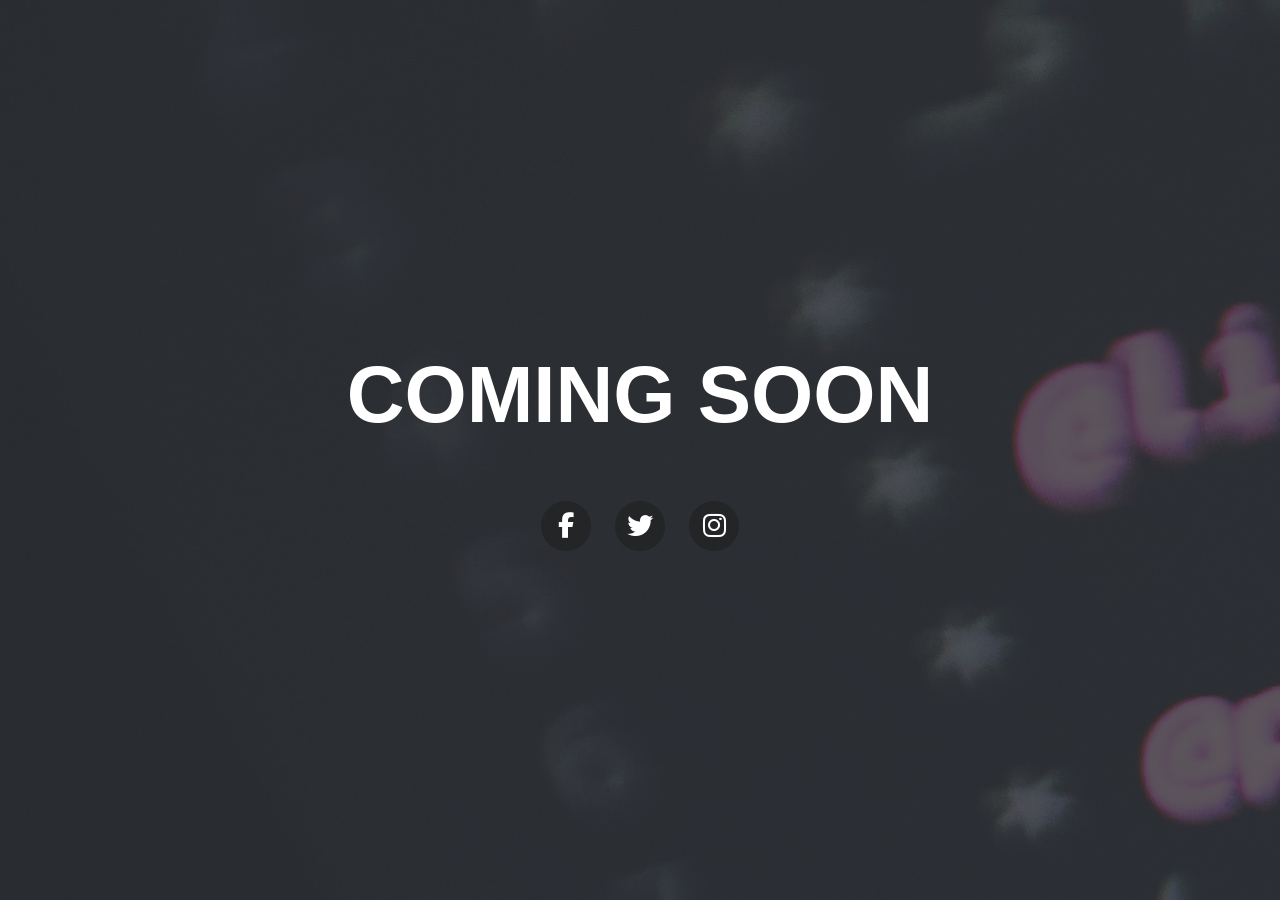
==== commit 9f5ef0bc: "Update index.html" ====
--- a/index.html
+++ b/index.html
@@ -19,7 +19,7 @@
     <body>
         <div class="container">
             <div class="background">
-                <video src="background.mp4" muted autoplay loop></video>
+                <img src="luca-bravo-XJXWbfSo2f0-unsplash.jpg"></img>
             </div>
 
             <h1>Coming Soon</h1>
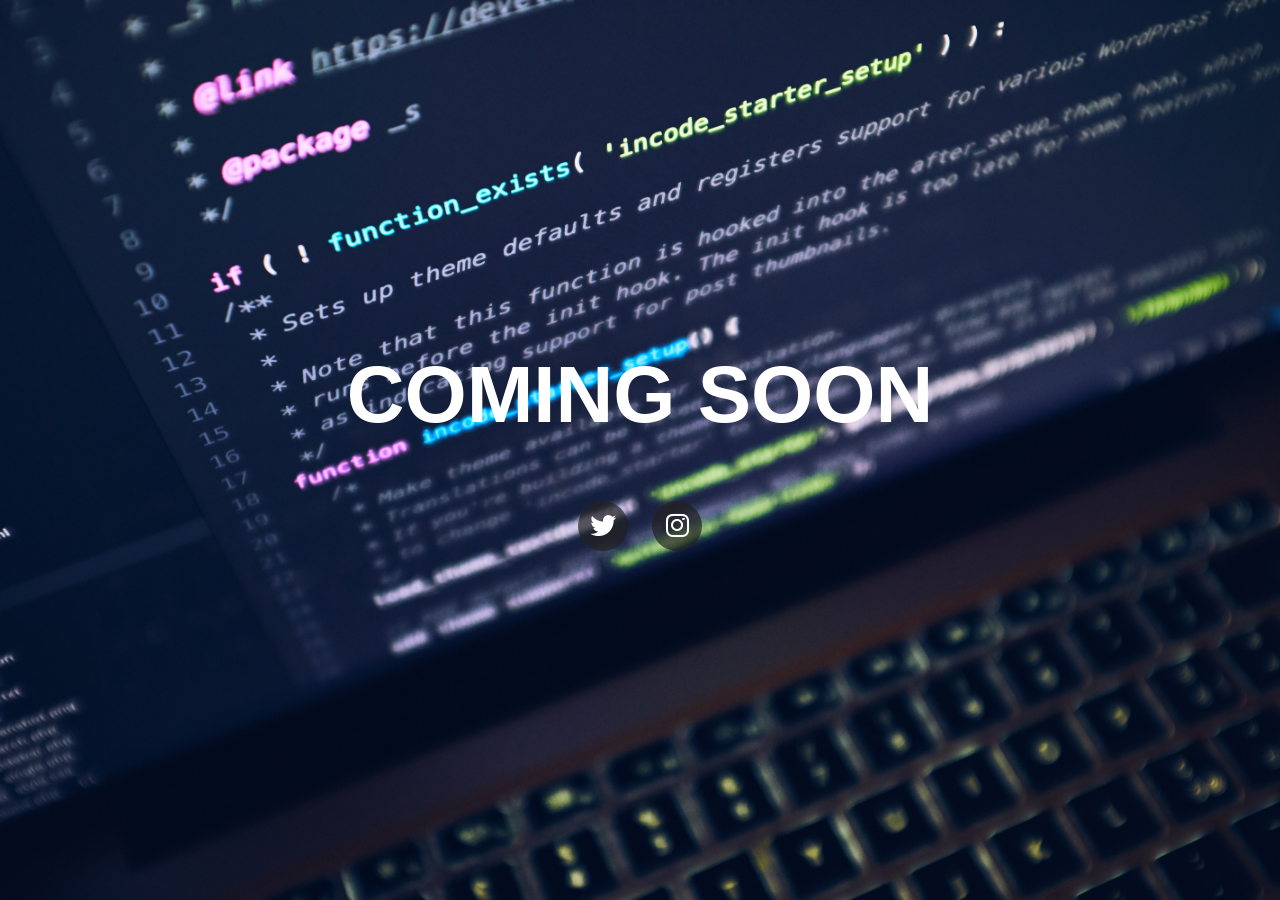
==== commit 1f489bfa: "Update index.html" ====
--- a/index.html
+++ b/index.html
@@ -18,16 +18,16 @@
 
     <body>
         <div class="container">
-            <div class="background">
+           <!-- <div class="background">
                 <img src="luca-bravo-XJXWbfSo2f0-unsplash.jpg"></img>
-            </div>
+            </div>-->
 
             <h1>Coming Soon</h1>
 
             <div class="sm">
-                <a href="#"><i class="fab fa-facebook-f"></i></a>
-                <a href="#"><i class="fab fa-twitter"></i></a>
-                <a href="#"><i class="fab fa-instagram"></i></a>
+                <!--<a href="#"><i class="fab fa-facebook-f"></i></a>-->
+                <a href="https://twitter.com/nickcxifaras"><i class="fab fa-twitter"></i></a>
+                <a href="https://www.instagram.com/nickxifaras/"><i class="fab fa-instagram"></i></a>
             </div>
         </div>
     </body>
--- a/style.css
+++ b/style.css
@@ -10,6 +10,11 @@
     align-items: center;
     justify-content: center;
     background-color: #333333;
+    background-image: url("luca-bravo-XJXWbfSo2f0-unsplash.jpg");
+    background-size: cover;
+    background-position: center;
+    background-repeat: no-repeat;
+
 }
 
 .container {
@@ -49,4 +54,4 @@
 .sm a:hover {
     transform: scale(1.1);
     background-color: #222222;
-}+}
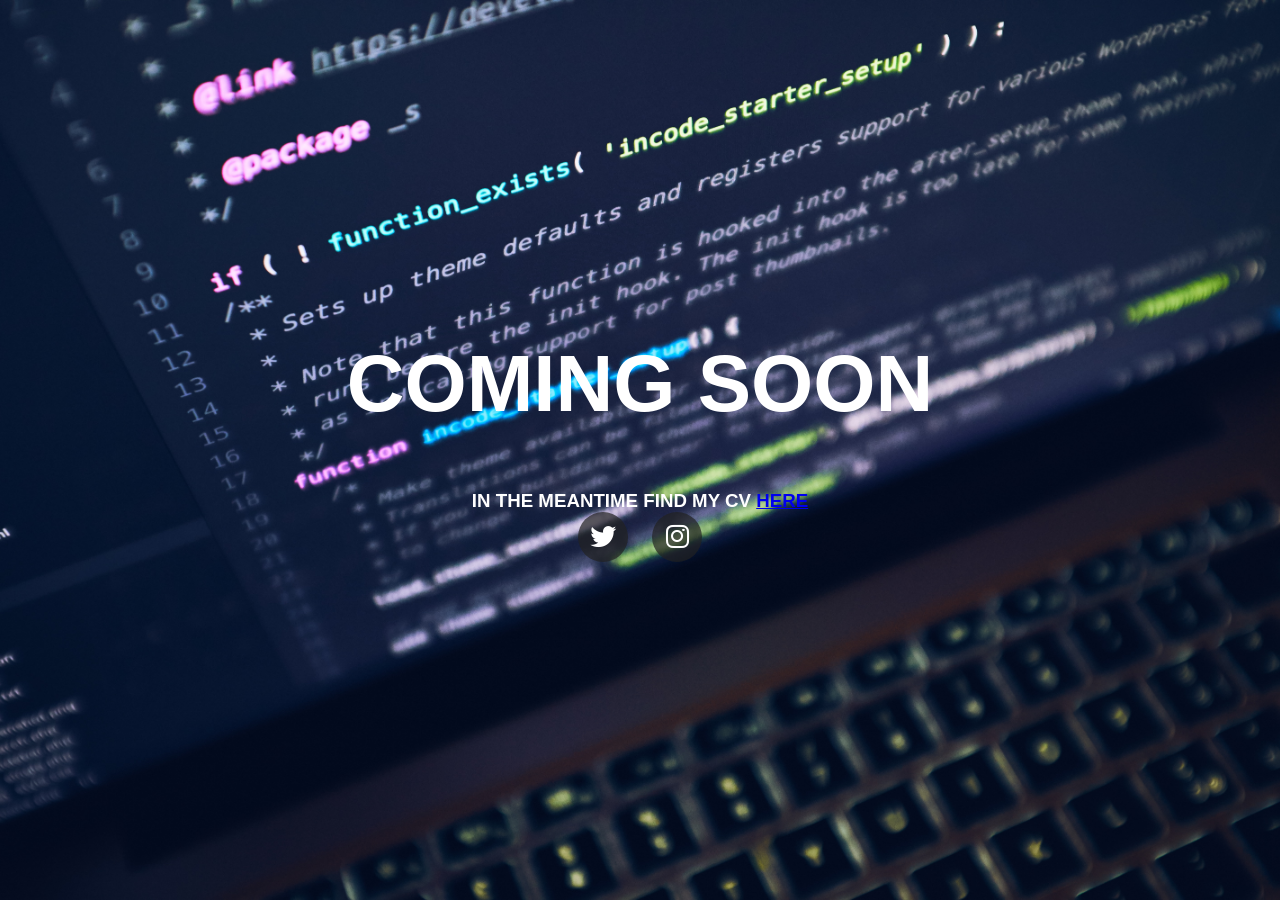
==== commit f6d4840a: "Update index.html" ====
--- a/index.html
+++ b/index.html
@@ -23,6 +23,7 @@
             </div>-->
 
             <h1>Coming Soon</h1>
+            <h3>In the meantime find my CV <a href="CV.pdf">here</a></h3>
 
             <div class="sm">
                 <!--<a href="#"><i class="fab fa-facebook-f"></i></a>-->
--- a/style.css
+++ b/style.css
@@ -9,7 +9,6 @@
     display: flex;
     align-items: center;
     justify-content: center;
-    background-color: #333333;
     background-image: url("luca-bravo-XJXWbfSo2f0-unsplash.jpg");
     background-size: cover;
     background-position: center;
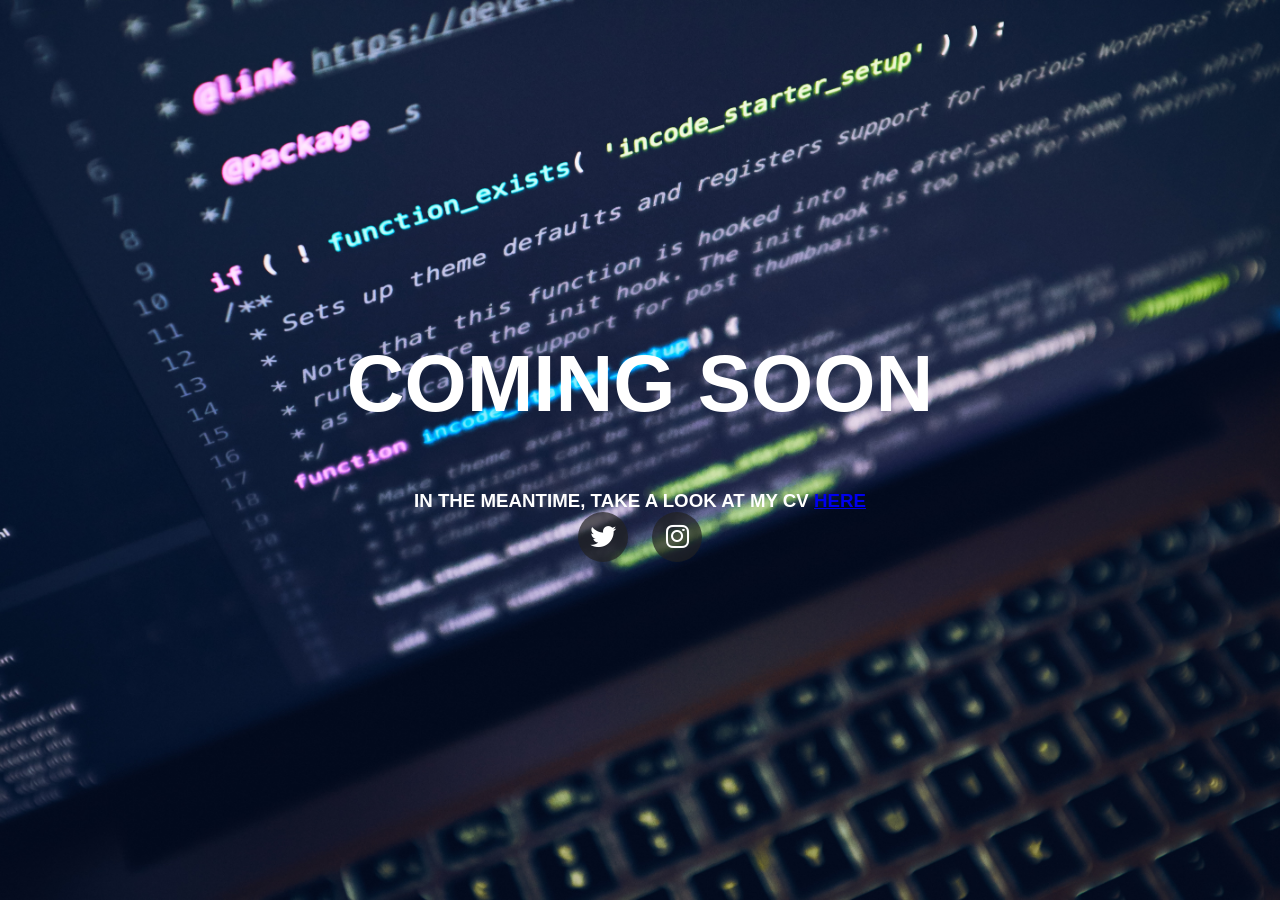
==== commit 1d2906b6: "Update index.html" ====
--- a/index.html
+++ b/index.html
@@ -23,7 +23,7 @@
             </div>-->
 
             <h1>Coming Soon</h1>
-            <h3>In the meantime find my CV <a href="CV.pdf">here</a></h3>
+            <h3>In the meantime, take a look at my CV <a href="CV.pdf">here</a></h3>
 
             <div class="sm">
                 <!--<a href="#"><i class="fab fa-facebook-f"></i></a>-->
